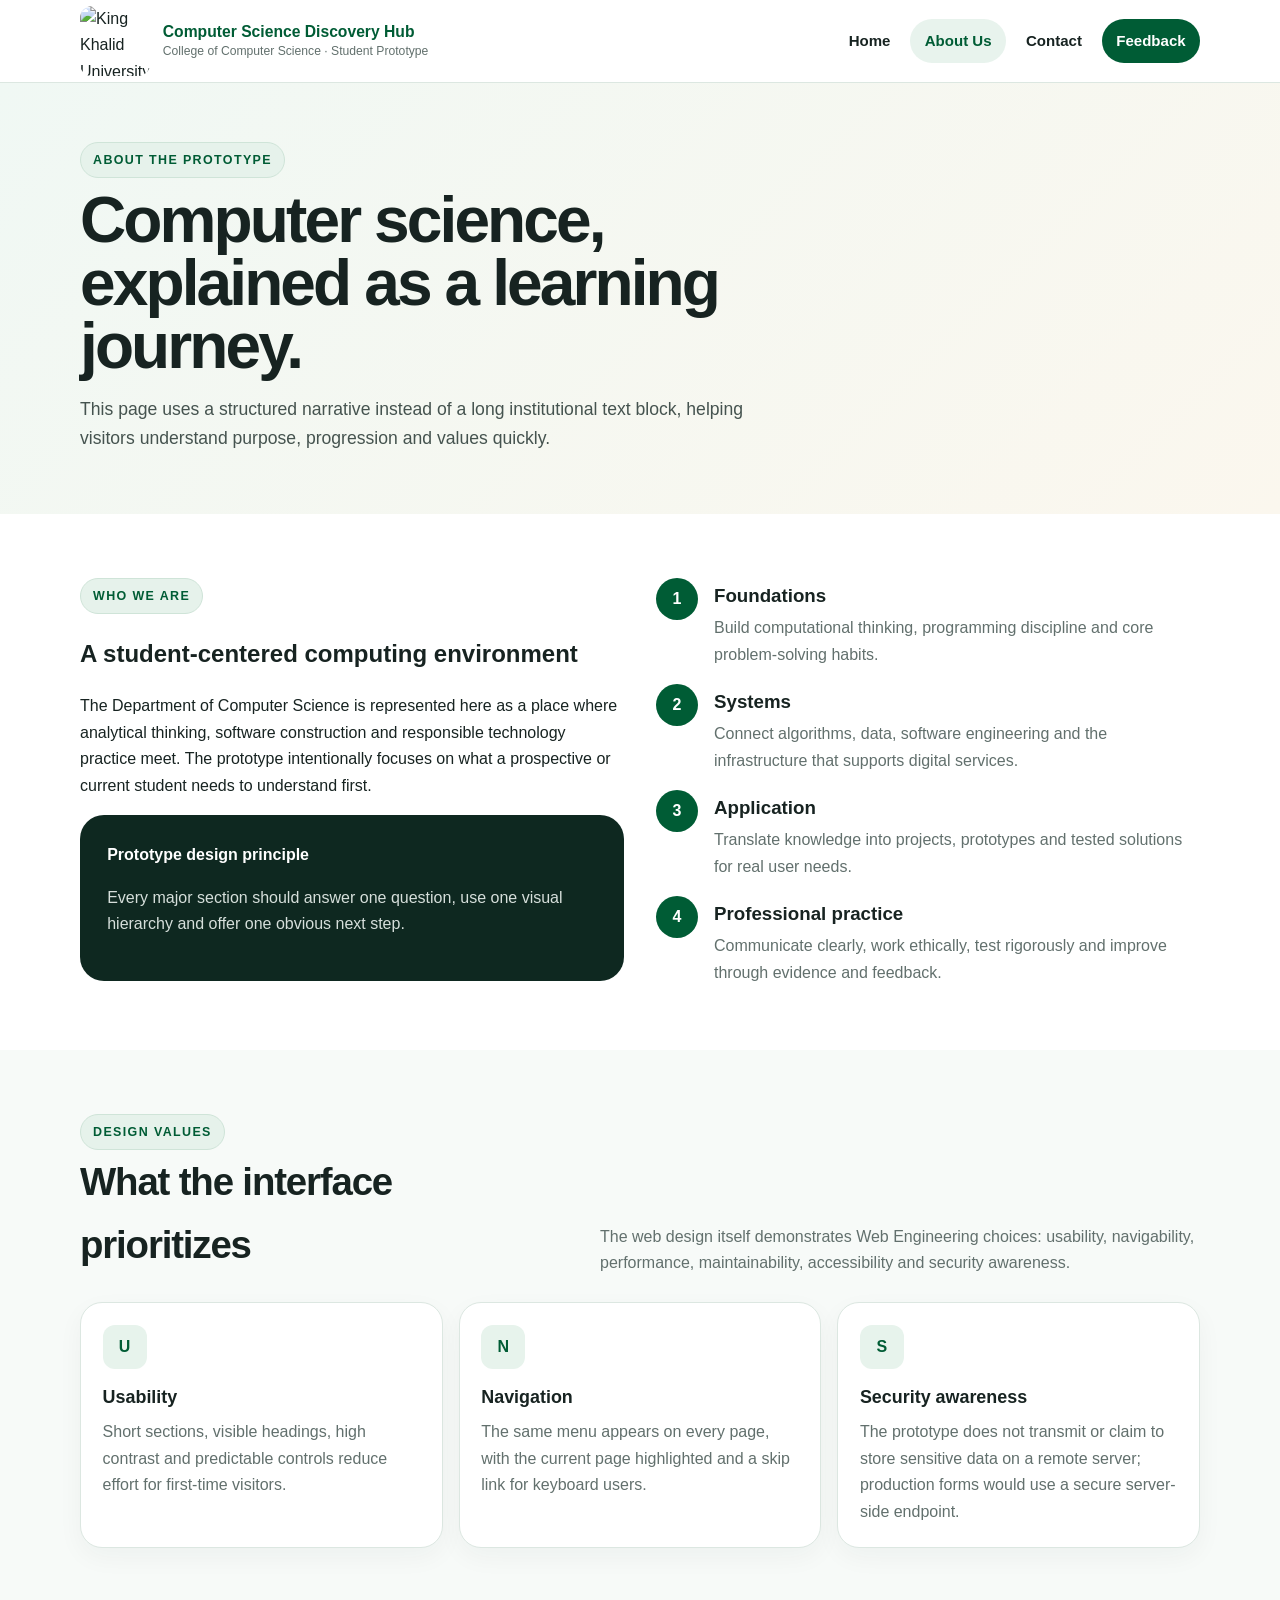
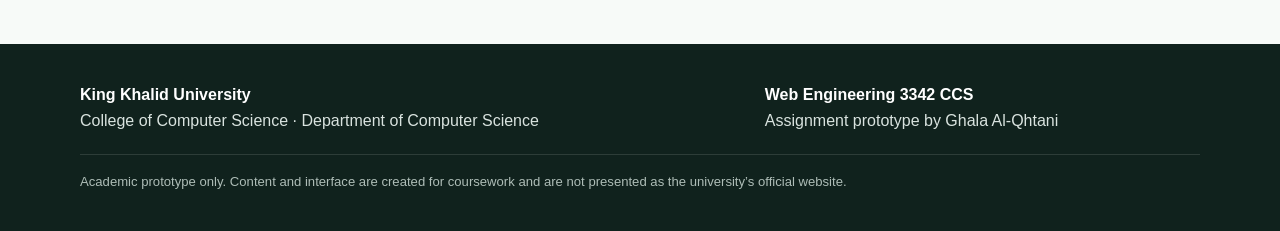
==== about.html @ a31c1461 "Add files via upload" ====
<!doctype html>
<html lang="en"><head><meta charset="utf-8"><meta name="viewport" content="width=device-width,initial-scale=1"><meta name="description" content="About the Computer Science Discovery Hub prototype."><title>About Us | KKU Computer Science Discovery Hub</title><link rel="stylesheet" href="styles.css"></head>
<body><a class="skip-link" href="#main">Skip to main content</a>
<header class="site-header"><div class="container nav-wrap"><a class="brand" href="index.html"><img src="assets/kku-logo.png" alt="King Khalid University logo"><span class="brand-text"><strong>Computer Science Discovery Hub</strong><span>College of Computer Science · Student Prototype</span></span></a><nav aria-label="Main navigation"><ul class="menu"><li><a data-nav href="index.html">Home</a></li><li><a data-nav href="about.html">About Us</a></li><li><a data-nav href="contact.html">Contact</a></li><li><a data-nav class="feedback-link" href="feedback.html">Feedback</a></li></ul></nav></div></header>
<main id="main">
<section class="page-hero"><div class="container"><span class="eyebrow">About the prototype</span><h1>Computer science, explained as a learning journey.</h1><p class="lead">This page uses a structured narrative instead of a long institutional text block, helping visitors understand purpose, progression and values quickly.</p></div></section>
<section class="section white"><div class="container two-col"><div><span class="eyebrow">Who we are</span><h2>A student-centered computing environment</h2><p>The Department of Computer Science is represented here as a place where analytical thinking, software construction and responsible technology practice meet. The prototype intentionally focuses on what a prospective or current student needs to understand first.</p><div class="callout"><strong>Prototype design principle</strong><p>Every major section should answer one question, use one visual hierarchy and offer one obvious next step.</p></div></div><div class="timeline"><div class="timeline-item"><div class="timeline-dot">1</div><div><h3>Foundations</h3><p>Build computational thinking, programming discipline and core problem-solving habits.</p></div></div><div class="timeline-item"><div class="timeline-dot">2</div><div><h3>Systems</h3><p>Connect algorithms, data, software engineering and the infrastructure that supports digital services.</p></div></div><div class="timeline-item"><div class="timeline-dot">3</div><div><h3>Application</h3><p>Translate knowledge into projects, prototypes and tested solutions for real user needs.</p></div></div><div class="timeline-item"><div class="timeline-dot">4</div><div><h3>Professional practice</h3><p>Communicate clearly, work ethically, test rigorously and improve through evidence and feedback.</p></div></div></div></div></section>
<section class="section"><div class="container"><div class="section-head"><div><span class="eyebrow">Design values</span><h2>What the interface prioritizes</h2></div><p>The web design itself demonstrates Web Engineering choices: usability, navigability, performance, maintainability, accessibility and security awareness.</p></div><div class="cards"><article class="card"><div class="card-icon">U</div><h3>Usability</h3><p>Short sections, visible headings, high contrast and predictable controls reduce effort for first-time visitors.</p></article><article class="card"><div class="card-icon">N</div><h3>Navigation</h3><p>The same menu appears on every page, with the current page highlighted and a skip link for keyboard users.</p></article><article class="card"><div class="card-icon">S</div><h3>Security awareness</h3><p>The prototype does not transmit or claim to store sensitive data on a remote server; production forms would use a secure server-side endpoint.</p></article></div></div></section>
</main><footer class="site-footer"><div class="container footer-grid"><div><strong>King Khalid University</strong><br>College of Computer Science · Department of Computer Science</div><div><strong>Web Engineering 3342 CCS</strong><br>Assignment prototype by Ghala Al-Qhtani</div></div><div class="container footer-note">Academic prototype only. Content and interface are created for coursework and are not presented as the university’s official website.</div></footer><script src="script.js"></script></body></html>
---- styles.css ----
:root{
  --green:#005c35;
  --green-2:#0c7a4c;
  --ink:#172321;
  --muted:#62706d;
  --paper:#f7faf8;
  --white:#ffffff;
  --sand:#d8b66a;
  --line:#dce7e1;
  --shadow:0 18px 45px rgba(16,56,42,.10);
  --radius:22px;
}
*{box-sizing:border-box}
html{scroll-behavior:smooth}
body{margin:0;font-family:Arial,Helvetica,sans-serif;color:var(--ink);background:var(--paper);line-height:1.65}
a{color:inherit}
img{max-width:100%;height:auto}
.skip-link{position:absolute;left:-9999px;top:0;background:var(--ink);color:#fff;padding:.75rem 1rem;z-index:999}
.skip-link:focus{left:1rem;top:1rem;border-radius:8px}
.container{width:min(1120px,calc(100% - 2rem));margin-inline:auto}
.site-header{position:sticky;top:0;z-index:20;background:rgba(255,255,255,.95);backdrop-filter:blur(12px);border-bottom:1px solid var(--line)}
.nav-wrap{display:flex;align-items:center;justify-content:space-between;gap:1.5rem;min-height:82px}
.brand{display:flex;align-items:center;gap:.8rem;text-decoration:none;min-width:0}
.brand img{width:70px;height:70px;object-fit:contain;background:white;border-radius:12px}
.brand-text{display:grid;line-height:1.15}
.brand-text strong{font-size:.98rem;color:var(--green)}
.brand-text span{font-size:.76rem;color:var(--muted);margin-top:.25rem}
.menu{display:flex;gap:.35rem;align-items:center;list-style:none;margin:0;padding:0}
.menu a{display:block;text-decoration:none;padding:.62rem .9rem;border-radius:999px;font-weight:700;font-size:.94rem}
.menu a:hover,.menu a:focus-visible,.menu a[aria-current="page"]{background:#e8f3ed;color:var(--green);outline:none}
.menu .feedback-link{background:var(--green);color:white}
.menu .feedback-link:hover,.menu .feedback-link:focus-visible{background:#004929;color:#fff}
.hero{padding:5.3rem 0 3.8rem;position:relative;overflow:hidden;background:
radial-gradient(circle at 82% 12%,rgba(216,182,106,.22),transparent 28%),
linear-gradient(135deg,#f7faf8 0%,#edf6f1 100%)}
.hero::after{content:"</>";position:absolute;right:5%;bottom:-4rem;font-size:15rem;font-weight:900;color:rgba(0,92,53,.035);letter-spacing:-1.3rem}
.hero-grid{display:grid;grid-template-columns:1.2fr .8fr;gap:3.5rem;align-items:center;position:relative;z-index:1}
.eyebrow{display:inline-flex;align-items:center;gap:.5rem;font-size:.78rem;letter-spacing:.11em;text-transform:uppercase;font-weight:800;color:var(--green);background:#e6f2eb;border:1px solid #cfe4d8;border-radius:999px;padding:.42rem .75rem}
h1{font-size:clamp(2.5rem,6vw,5.25rem);line-height:.98;letter-spacing:-.045em;margin:1.2rem 0 1rem;max-width:780px}
.hero h1 span{color:var(--green)}
.lead{font-size:1.1rem;color:#45534f;max-width:680px}
.cta-row{display:flex;flex-wrap:wrap;gap:.8rem;margin-top:1.6rem}
.btn{display:inline-flex;align-items:center;justify-content:center;text-decoration:none;padding:.82rem 1.1rem;border-radius:12px;font-weight:800;border:1px solid var(--green);transition:.2s ease}
.btn-primary{background:var(--green);color:#fff}
.btn-primary:hover{transform:translateY(-2px);background:#004929}
.btn-secondary{background:white;color:var(--green)}
.btn-secondary:hover{transform:translateY(-2px);background:#f1f8f4}
.hero-panel{background:var(--white);border:1px solid var(--line);box-shadow:var(--shadow);border-radius:28px;padding:1.4rem}
.hero-panel .mini-title{font-weight:800;color:var(--green);margin-bottom:.2rem}
.quick-grid{display:grid;grid-template-columns:1fr 1fr;gap:.8rem;margin-top:1rem}
.quick-card{border-radius:16px;padding:1rem;background:#f8fbf9;border:1px solid var(--line)}
.quick-card strong{display:block;font-size:1.5rem;color:var(--green)}
.section{padding:4rem 0}
.section.white{background:#fff}
.section-head{display:flex;justify-content:space-between;gap:2rem;align-items:end;margin-bottom:1.6rem}
.section-head h2{font-size:clamp(1.8rem,3vw,2.65rem);margin:0;letter-spacing:-.03em}
.section-head p{max-width:600px;margin:0;color:var(--muted)}
.cards{display:grid;grid-template-columns:repeat(3,1fr);gap:1rem}
.card{background:#fff;border:1px solid var(--line);border-radius:var(--radius);padding:1.35rem;box-shadow:0 9px 26px rgba(16,56,42,.045)}
.card-icon{width:44px;height:44px;border-radius:12px;display:grid;place-items:center;background:#e7f3ec;color:var(--green);font-weight:900;margin-bottom:.9rem}
.card h3{margin:.2rem 0 .4rem;font-size:1.12rem}
.card p{margin:0;color:var(--muted)}
.route-strip{display:grid;grid-template-columns:repeat(4,1fr);gap:.8rem}
.route{background:var(--ink);color:#fff;border-radius:18px;padding:1.2rem;min-height:132px;display:flex;flex-direction:column;justify-content:space-between}
.route span{color:#bfc9c5;font-size:.83rem}
.route strong{font-size:1.02rem}
.page-hero{padding:3.7rem 0 2.7rem;background:linear-gradient(135deg,#f0f8f4,#fbf7ee)}
.page-hero h1{font-size:clamp(2.4rem,5vw,4.2rem);margin:.7rem 0}
.two-col{display:grid;grid-template-columns:1fr 1fr;gap:2rem;align-items:start}
.timeline{display:grid;gap:1rem}
.timeline-item{display:grid;grid-template-columns:auto 1fr;gap:1rem}
.timeline-dot{width:42px;height:42px;border-radius:50%;display:grid;place-items:center;background:var(--green);color:#fff;font-weight:900}
.timeline-item h3{margin:.2rem 0 .2rem}
.timeline-item p{margin:0;color:var(--muted)}
.callout{background:#0e2820;color:#fff;border-radius:24px;padding:1.7rem}
.callout p{color:#d6dfdb}
.form-card{background:#fff;border:1px solid var(--line);border-radius:24px;padding:1.5rem;box-shadow:var(--shadow)}
.form-grid{display:grid;grid-template-columns:1fr 1fr;gap:1rem}
label{display:block;font-weight:800;font-size:.88rem;margin-bottom:.35rem}
input,select,textarea{width:100%;padding:.78rem .85rem;border:1px solid #bccbc4;border-radius:10px;font:inherit;background:#fff;color:var(--ink)}
textarea{min-height:130px;resize:vertical}
input:focus,select:focus,textarea:focus{outline:3px solid rgba(12,122,76,.16);border-color:var(--green-2)}
.full{grid-column:1/-1}
.form-status{margin-top:1rem;padding:.8rem 1rem;border-radius:10px;display:none}
.form-status.show{display:block;background:#e6f2eb;color:#06492d;border:1px solid #cbe2d5}
.rating-grid{display:grid;grid-template-columns:1fr auto;gap:.8rem 1rem;align-items:center;margin:1rem 0}
.rating-grid select{min-width:110px}
.notice{font-size:.86rem;color:var(--muted);background:#f4f7f5;border-left:4px solid var(--sand);padding:.8rem 1rem;border-radius:8px}
.site-footer{background:#10221d;color:#d9e3df;padding:2.4rem 0;margin-top:2rem}
.footer-grid{display:grid;grid-template-columns:1.2fr .8fr;gap:2rem}
.site-footer strong{color:#fff}
.site-footer a{color:#d9e3df}
.footer-note{font-size:.82rem;color:#aebdb7;margin-top:1.2rem;border-top:1px solid rgba(255,255,255,.12);padding-top:1rem}
@media(max-width:850px){
 .hero-grid,.two-col,.footer-grid{grid-template-columns:1fr}
 .cards{grid-template-columns:1fr}
 .route-strip{grid-template-columns:1fr 1fr}
 .nav-wrap{align-items:flex-start;flex-direction:column;padding:.7rem 0}
 .menu{width:100%;overflow-x:auto;padding-bottom:.2rem}
 .brand img{width:58px;height:58px}
 .hero{padding-top:3.3rem}
}
@media(max-width:560px){
 .quick-grid,.form-grid,.route-strip{grid-template-columns:1fr}
 .full{grid-column:auto}
 .menu a{font-size:.88rem;padding:.55rem .72rem}
 .section{padding:3rem 0}
}
@media(prefers-reduced-motion:reduce){*{scroll-behavior:auto!important;transition:none!important}}
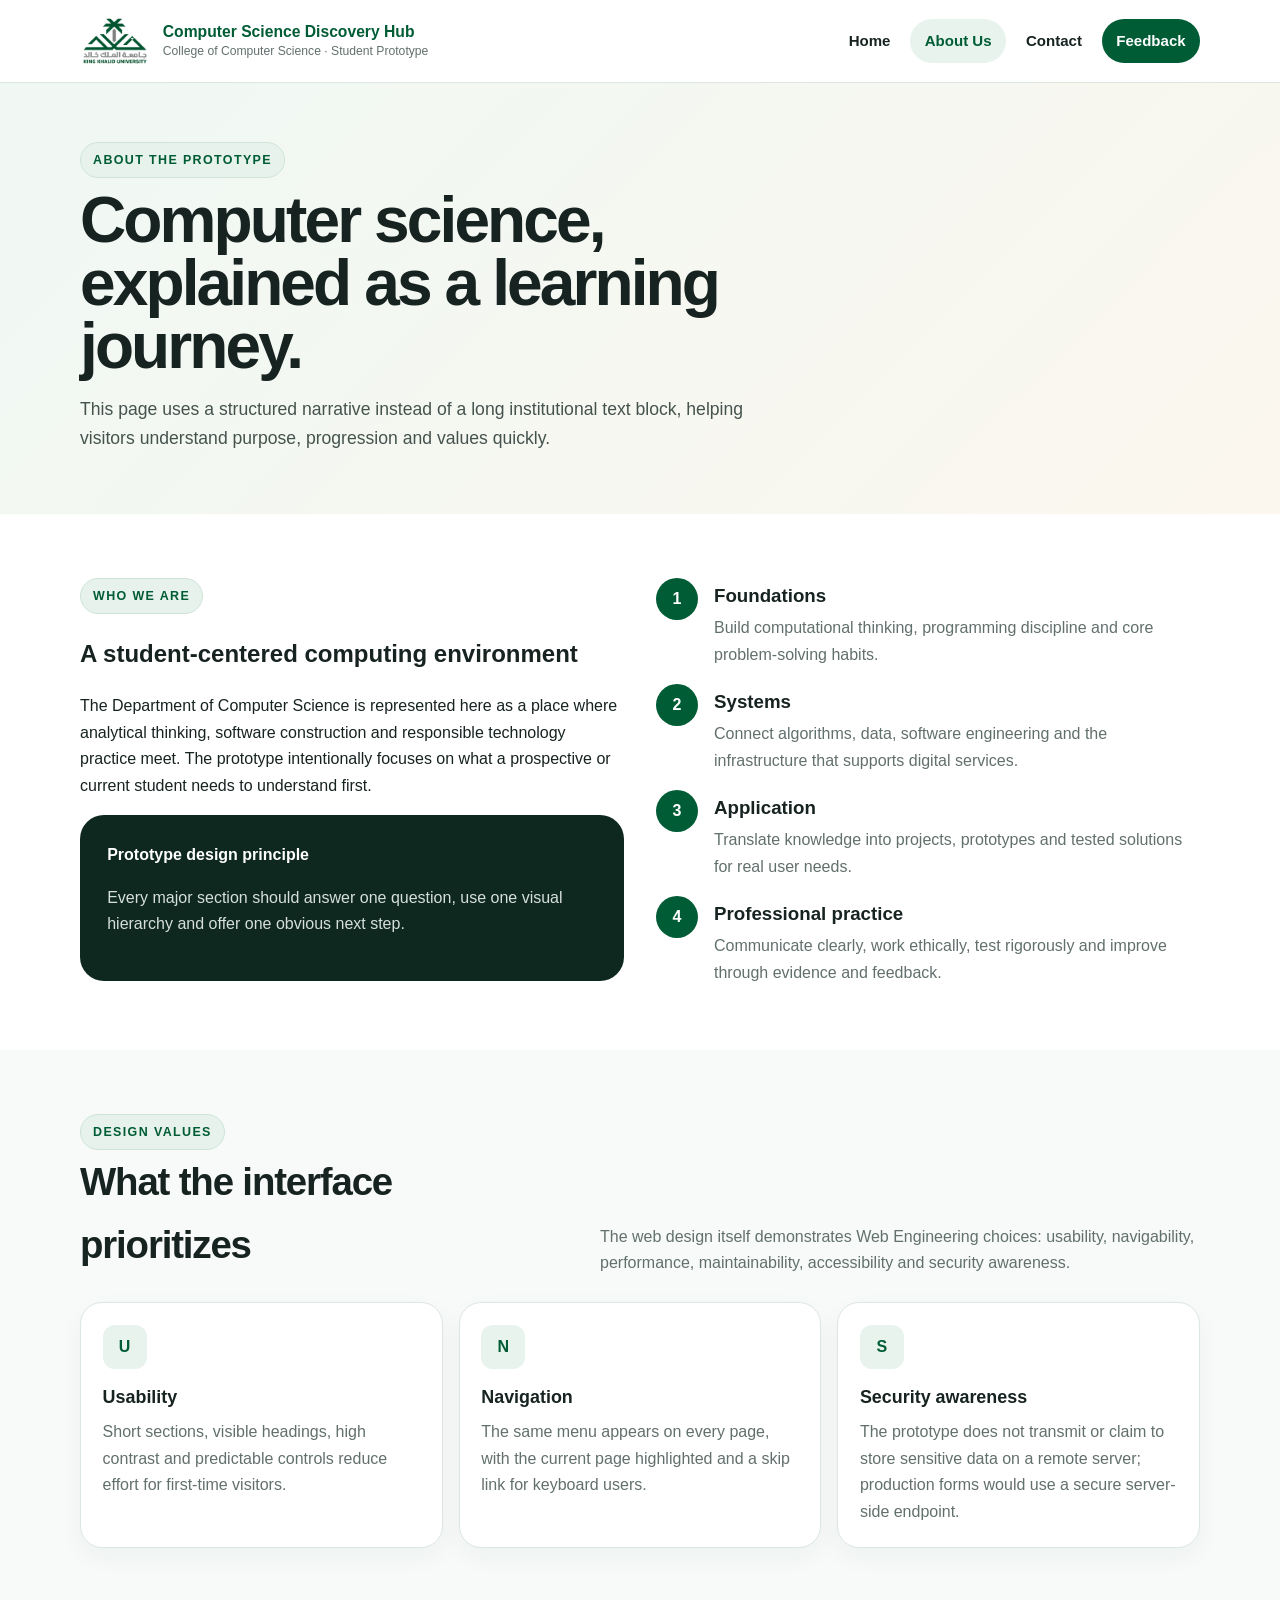
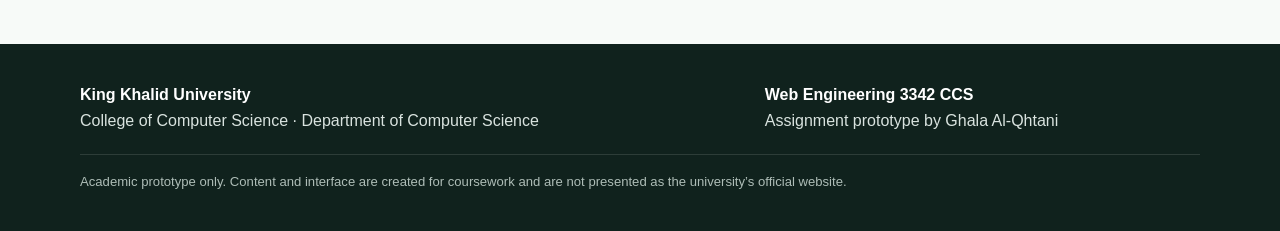
==== commit 717d7141: "Fix header duplication in about.html" ====
--- a/about.html
+++ b/about.html
@@ -1,7 +1,7 @@
 <!doctype html>
 <html lang="en"><head><meta charset="utf-8"><meta name="viewport" content="width=device-width,initial-scale=1"><meta name="description" content="About the Computer Science Discovery Hub prototype."><title>About Us | KKU Computer Science Discovery Hub</title><link rel="stylesheet" href="styles.css"></head>
 <body><a class="skip-link" href="#main">Skip to main content</a>
-<header class="site-header"><div class="container nav-wrap"><a class="brand" href="index.html"><img src="assets/kku-logo.png" alt="King Khalid University logo"><span class="brand-text"><strong>Computer Science Discovery Hub</strong><span>College of Computer Science · Student Prototype</span></span></a><nav aria-label="Main navigation"><ul class="menu"><li><a data-nav href="index.html">Home</a></li><li><a data-nav href="about.html">About Us</a></li><li><a data-nav href="contact.html">Contact</a></li><li><a data-nav class="feedback-link" href="feedback.html">Feedback</a></li></ul></nav></div></header>
+<header class="site-header"><div class="container nav-wrap"><a class="brand" href="index.html"><img src="kku-logo.png" alt="King Khalid University logo"><span class="brand-text"><strong>Computer Science Discovery Hub</strong><span>College of Computer Science · Student Prototype</span></span></a><nav aria-label="Main navigation"><ul class="menu"><li><a data-nav href="index.html">Home</a></li><li><a data-nav href="about.html">About Us</a></li><li><a data-nav href="contact.html">Contact</a></li><li><a data-nav class="feedback-link" href="feedback.html">Feedback</a></li></ul></nav></div></header>
 <main id="main">
 <section class="page-hero"><div class="container"><span class="eyebrow">About the prototype</span><h1>Computer science, explained as a learning journey.</h1><p class="lead">This page uses a structured narrative instead of a long institutional text block, helping visitors understand purpose, progression and values quickly.</p></div></section>
 <section class="section white"><div class="container two-col"><div><span class="eyebrow">Who we are</span><h2>A student-centered computing environment</h2><p>The Department of Computer Science is represented here as a place where analytical thinking, software construction and responsible technology practice meet. The prototype intentionally focuses on what a prospective or current student needs to understand first.</p><div class="callout"><strong>Prototype design principle</strong><p>Every major section should answer one question, use one visual hierarchy and offer one obvious next step.</p></div></div><div class="timeline"><div class="timeline-item"><div class="timeline-dot">1</div><div><h3>Foundations</h3><p>Build computational thinking, programming discipline and core problem-solving habits.</p></div></div><div class="timeline-item"><div class="timeline-dot">2</div><div><h3>Systems</h3><p>Connect algorithms, data, software engineering and the infrastructure that supports digital services.</p></div></div><div class="timeline-item"><div class="timeline-dot">3</div><div><h3>Application</h3><p>Translate knowledge into projects, prototypes and tested solutions for real user needs.</p></div></div><div class="timeline-item"><div class="timeline-dot">4</div><div><h3>Professional practice</h3><p>Communicate clearly, work ethically, test rigorously and improve through evidence and feedback.</p></div></div></div></div></section>
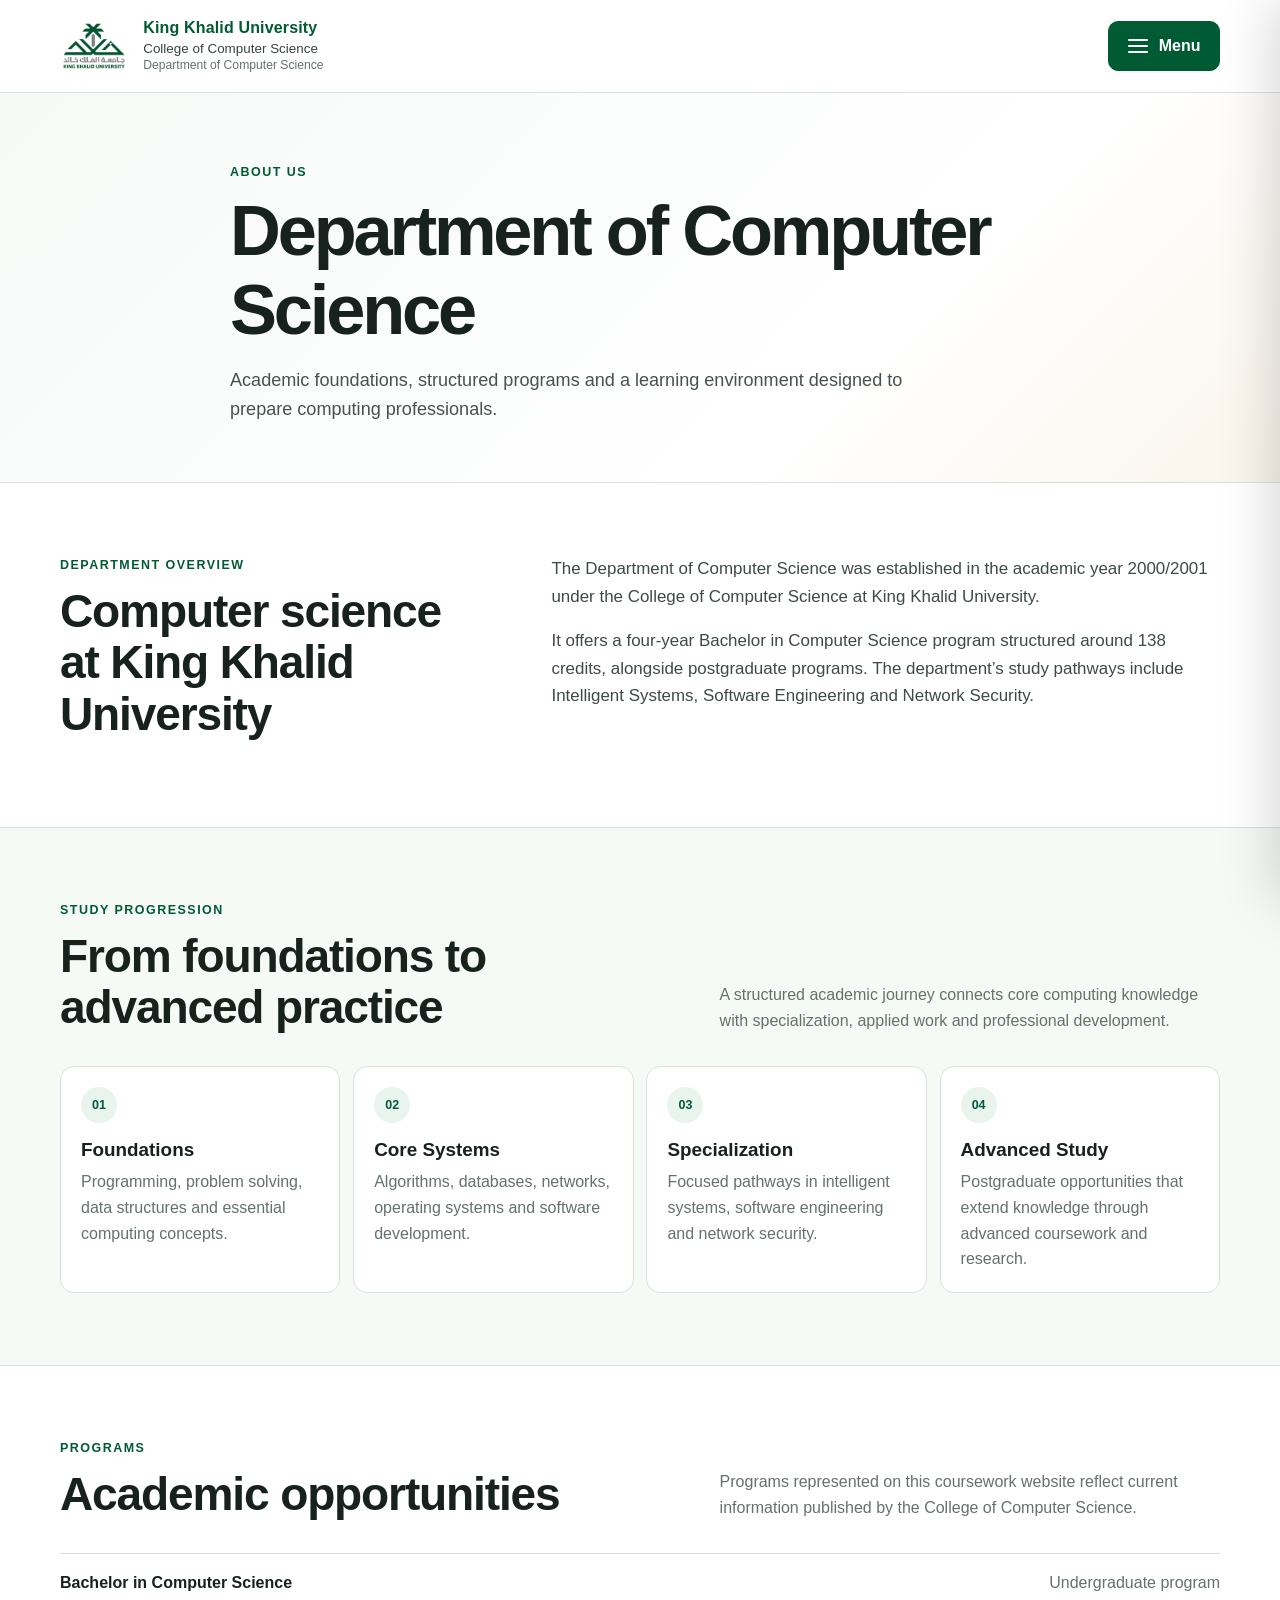
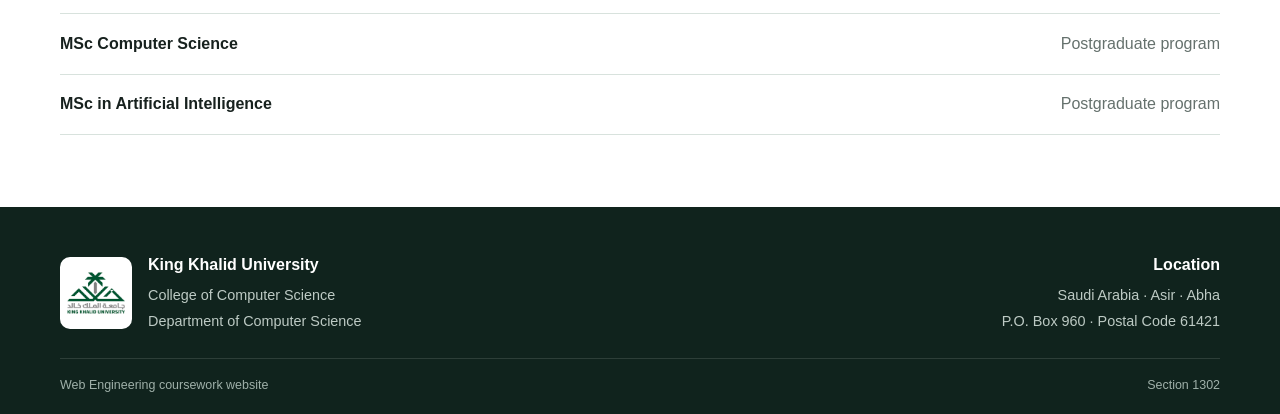
==== commit e82de7bc: "Add files via upload" ====
--- a/about.html
+++ b/about.html
@@ -1,9 +1,80 @@
 <!doctype html>
-<html lang="en"><head><meta charset="utf-8"><meta name="viewport" content="width=device-width,initial-scale=1"><meta name="description" content="About the Computer Science Discovery Hub prototype."><title>About Us | KKU Computer Science Discovery Hub</title><link rel="stylesheet" href="styles.css"></head>
-<body><a class="skip-link" href="#main">Skip to main content</a>
-<header class="site-header"><div class="container nav-wrap"><a class="brand" href="index.html"><img src="kku-logo.png" alt="King Khalid University logo"><span class="brand-text"><strong>Computer Science Discovery Hub</strong><span>College of Computer Science · Student Prototype</span></span></a><nav aria-label="Main navigation"><ul class="menu"><li><a data-nav href="index.html">Home</a></li><li><a data-nav href="about.html">About Us</a></li><li><a data-nav href="contact.html">Contact</a></li><li><a data-nav class="feedback-link" href="feedback.html">Feedback</a></li></ul></nav></div></header>
+<html lang="en">
+<head>
+  <meta charset="utf-8">
+  <meta name="viewport" content="width=device-width, initial-scale=1">
+  <meta name="robots" content="noindex,nofollow">
+  <meta name="description" content="About the Department of Computer Science at King Khalid University.">
+  <title>About Us | Department of Computer Science</title>
+  <link rel="icon" href="kku-logo.png" type="image/png">
+  <link rel="stylesheet" href="styles.css">
+</head>
+<body>
+<a class="skip-link" href="#main">Skip to main content</a>
+<header class="site-header">
+  <div class="container header-row">
+    <a class="brand" href="index.html" aria-label="King Khalid University - Department of Computer Science home">
+      <img src="kku-logo.png" alt="King Khalid University logo">
+      <span class="brand-copy"><strong>King Khalid University</strong><span>College of Computer Science</span><small>Department of Computer Science</small></span>
+    </a>
+    <button class="menu-button" type="button" aria-expanded="false" aria-controls="site-menu"><span class="menu-icon" aria-hidden="true"><i></i><i></i><i></i></span><span>Menu</span></button>
+  </div>
+</header>
+<div class="menu-overlay" data-menu-overlay hidden></div>
+<nav class="menu-panel" id="site-menu" aria-label="Main navigation" aria-hidden="true">
+  <div class="menu-panel-head"><span>Navigation</span><button class="menu-close" type="button" aria-label="Close menu">×</button></div>
+  <ul class="menu-list"><li><a data-nav href="index.html"><span>01</span>Home</a></li><li><a data-nav href="about.html"><span>02</span>About Us</a></li><li><a data-nav href="contact.html"><span>03</span>Contact</a></li><li><a data-nav href="feedback.html"><span>04</span>Feedback</a></li></ul>
+  <div class="menu-panel-foot">College of Computer Science</div>
+</nav>
 <main id="main">
-<section class="page-hero"><div class="container"><span class="eyebrow">About the prototype</span><h1>Computer science, explained as a learning journey.</h1><p class="lead">This page uses a structured narrative instead of a long institutional text block, helping visitors understand purpose, progression and values quickly.</p></div></section>
-<section class="section white"><div class="container two-col"><div><span class="eyebrow">Who we are</span><h2>A student-centered computing environment</h2><p>The Department of Computer Science is represented here as a place where analytical thinking, software construction and responsible technology practice meet. The prototype intentionally focuses on what a prospective or current student needs to understand first.</p><div class="callout"><strong>Prototype design principle</strong><p>Every major section should answer one question, use one visual hierarchy and offer one obvious next step.</p></div></div><div class="timeline"><div class="timeline-item"><div class="timeline-dot">1</div><div><h3>Foundations</h3><p>Build computational thinking, programming discipline and core problem-solving habits.</p></div></div><div class="timeline-item"><div class="timeline-dot">2</div><div><h3>Systems</h3><p>Connect algorithms, data, software engineering and the infrastructure that supports digital services.</p></div></div><div class="timeline-item"><div class="timeline-dot">3</div><div><h3>Application</h3><p>Translate knowledge into projects, prototypes and tested solutions for real user needs.</p></div></div><div class="timeline-item"><div class="timeline-dot">4</div><div><h3>Professional practice</h3><p>Communicate clearly, work ethically, test rigorously and improve through evidence and feedback.</p></div></div></div></div></section>
-<section class="section"><div class="container"><div class="section-head"><div><span class="eyebrow">Design values</span><h2>What the interface prioritizes</h2></div><p>The web design itself demonstrates Web Engineering choices: usability, navigability, performance, maintainability, accessibility and security awareness.</p></div><div class="cards"><article class="card"><div class="card-icon">U</div><h3>Usability</h3><p>Short sections, visible headings, high contrast and predictable controls reduce effort for first-time visitors.</p></article><article class="card"><div class="card-icon">N</div><h3>Navigation</h3><p>The same menu appears on every page, with the current page highlighted and a skip link for keyboard users.</p></article><article class="card"><div class="card-icon">S</div><h3>Security awareness</h3><p>The prototype does not transmit or claim to store sensitive data on a remote server; production forms would use a secure server-side endpoint.</p></article></div></div></section>
-</main><footer class="site-footer"><div class="container footer-grid"><div><strong>King Khalid University</strong><br>College of Computer Science · Department of Computer Science</div><div><strong>Web Engineering 3342 CCS</strong><br>Assignment prototype by Ghala Al-Qhtani</div></div><div class="container footer-note">Academic prototype only. Content and interface are created for coursework and are not presented as the university’s official website.</div></footer><script src="script.js"></script></body></html>
+  <section class="page-hero">
+    <div class="container narrow">
+      <p class="kicker">About Us</p>
+      <h1>Department of Computer Science</h1>
+      <p class="lead">Academic foundations, structured programs and a learning environment designed to prepare computing professionals.</p>
+    </div>
+  </section>
+
+  <section class="section white">
+    <div class="container two-column">
+      <div>
+        <p class="kicker">Department overview</p>
+        <h2>Computer science at King Khalid University</h2>
+      </div>
+      <div class="prose">
+        <p>The Department of Computer Science was established in the academic year 2000/2001 under the College of Computer Science at King Khalid University.</p>
+        <p>It offers a four-year Bachelor in Computer Science program structured around 138 credits, alongside postgraduate programs. The department’s study pathways include Intelligent Systems, Software Engineering and Network Security.</p>
+      </div>
+    </div>
+  </section>
+
+  <section class="section soft">
+    <div class="container">
+      <div class="section-title-row"><div><p class="kicker">Study progression</p><h2>From foundations to advanced practice</h2></div><p>A structured academic journey connects core computing knowledge with specialization, applied work and professional development.</p></div>
+      <div class="journey-grid">
+        <article><span>01</span><h3>Foundations</h3><p>Programming, problem solving, data structures and essential computing concepts.</p></article>
+        <article><span>02</span><h3>Core Systems</h3><p>Algorithms, databases, networks, operating systems and software development.</p></article>
+        <article><span>03</span><h3>Specialization</h3><p>Focused pathways in intelligent systems, software engineering and network security.</p></article>
+        <article><span>04</span><h3>Advanced Study</h3><p>Postgraduate opportunities that extend knowledge through advanced coursework and research.</p></article>
+      </div>
+    </div>
+  </section>
+
+  <section class="section white">
+    <div class="container">
+      <div class="section-title-row"><div><p class="kicker">Programs</p><h2>Academic opportunities</h2></div><p>Programs represented on this coursework website reflect current information published by the College of Computer Science.</p></div>
+      <div class="simple-list">
+        <div><strong>Bachelor in Computer Science</strong><span>Undergraduate program</span></div>
+        <div><strong>MSc Computer Science</strong><span>Postgraduate program</span></div>
+        <div><strong>MSc in Artificial Intelligence</strong><span>Postgraduate program</span></div>
+      </div>
+    </div>
+  </section>
+</main>
+<footer class="site-footer">
+  <div class="container footer-grid"><div><img src="kku-logo.png" alt="" class="footer-logo"><div><strong>King Khalid University</strong><span>College of Computer Science<br>Department of Computer Science</span></div></div><div class="footer-address"><strong>Location</strong><span>Saudi Arabia · Asir · Abha<br>P.O. Box 960 · Postal Code 61421</span></div></div>
+  <div class="container footer-bottom"><span>Web Engineering coursework website</span><span>Section 1302</span></div>
+</footer>
+<script src="script.js"></script>
+</body>
+</html>
--- a/styles.css
+++ b/styles.css
@@ -1,109 +1,166 @@
 :root{
-  --green:#005c35;
-  --green-2:#0c7a4c;
-  --ink:#172321;
-  --muted:#62706d;
-  --paper:#f7faf8;
+  --green:#005b35;
+  --green-dark:#003d25;
+  --green-soft:#eaf4ef;
+  --green-pale:#f5faf7;
+  --ink:#17211e;
+  --muted:#65716d;
+  --line:#d8e2dd;
   --white:#ffffff;
-  --sand:#d8b66a;
-  --line:#dce7e1;
-  --shadow:0 18px 45px rgba(16,56,42,.10);
-  --radius:22px;
+  --gold:#b9974e;
+  --shadow:0 18px 55px rgba(14,52,39,.10);
+  --radius:18px;
 }
 *{box-sizing:border-box}
 html{scroll-behavior:smooth}
-body{margin:0;font-family:Arial,Helvetica,sans-serif;color:var(--ink);background:var(--paper);line-height:1.65}
+body{margin:0;font-family:Arial,Helvetica,sans-serif;color:var(--ink);background:#f8faf9;line-height:1.62}
+body.menu-open{overflow:hidden}
 a{color:inherit}
 img{max-width:100%;height:auto}
-.skip-link{position:absolute;left:-9999px;top:0;background:var(--ink);color:#fff;padding:.75rem 1rem;z-index:999}
-.skip-link:focus{left:1rem;top:1rem;border-radius:8px}
-.container{width:min(1120px,calc(100% - 2rem));margin-inline:auto}
-.site-header{position:sticky;top:0;z-index:20;background:rgba(255,255,255,.95);backdrop-filter:blur(12px);border-bottom:1px solid var(--line)}
-.nav-wrap{display:flex;align-items:center;justify-content:space-between;gap:1.5rem;min-height:82px}
-.brand{display:flex;align-items:center;gap:.8rem;text-decoration:none;min-width:0}
-.brand img{width:70px;height:70px;object-fit:contain;background:white;border-radius:12px}
-.brand-text{display:grid;line-height:1.15}
-.brand-text strong{font-size:.98rem;color:var(--green)}
-.brand-text span{font-size:.76rem;color:var(--muted);margin-top:.25rem}
-.menu{display:flex;gap:.35rem;align-items:center;list-style:none;margin:0;padding:0}
-.menu a{display:block;text-decoration:none;padding:.62rem .9rem;border-radius:999px;font-weight:700;font-size:.94rem}
-.menu a:hover,.menu a:focus-visible,.menu a[aria-current="page"]{background:#e8f3ed;color:var(--green);outline:none}
-.menu .feedback-link{background:var(--green);color:white}
-.menu .feedback-link:hover,.menu .feedback-link:focus-visible{background:#004929;color:#fff}
-.hero{padding:5.3rem 0 3.8rem;position:relative;overflow:hidden;background:
-radial-gradient(circle at 82% 12%,rgba(216,182,106,.22),transparent 28%),
-linear-gradient(135deg,#f7faf8 0%,#edf6f1 100%)}
-.hero::after{content:"</>";position:absolute;right:5%;bottom:-4rem;font-size:15rem;font-weight:900;color:rgba(0,92,53,.035);letter-spacing:-1.3rem}
-.hero-grid{display:grid;grid-template-columns:1.2fr .8fr;gap:3.5rem;align-items:center;position:relative;z-index:1}
-.eyebrow{display:inline-flex;align-items:center;gap:.5rem;font-size:.78rem;letter-spacing:.11em;text-transform:uppercase;font-weight:800;color:var(--green);background:#e6f2eb;border:1px solid #cfe4d8;border-radius:999px;padding:.42rem .75rem}
-h1{font-size:clamp(2.5rem,6vw,5.25rem);line-height:.98;letter-spacing:-.045em;margin:1.2rem 0 1rem;max-width:780px}
-.hero h1 span{color:var(--green)}
-.lead{font-size:1.1rem;color:#45534f;max-width:680px}
-.cta-row{display:flex;flex-wrap:wrap;gap:.8rem;margin-top:1.6rem}
-.btn{display:inline-flex;align-items:center;justify-content:center;text-decoration:none;padding:.82rem 1.1rem;border-radius:12px;font-weight:800;border:1px solid var(--green);transition:.2s ease}
+button,input,select,textarea{font:inherit}
+button{cursor:pointer}
+.container{width:min(1160px,calc(100% - 2rem));margin-inline:auto}
+.narrow{width:min(820px,100%)}
+.skip-link{position:fixed;left:-999px;top:1rem;z-index:1000;background:#111;color:#fff;padding:.7rem 1rem;border-radius:8px}
+.skip-link:focus{left:1rem}
+.site-header{position:sticky;top:0;z-index:80;background:rgba(255,255,255,.97);border-bottom:1px solid var(--line);backdrop-filter:blur(12px)}
+.header-row{height:92px;display:flex;align-items:center;justify-content:space-between;gap:1.2rem}
+.brand{display:flex;align-items:center;gap:.95rem;text-decoration:none;min-width:0}
+.brand img{width:68px;height:68px;object-fit:contain;flex:none}
+.brand-copy{display:grid;line-height:1.16;min-width:0}
+.brand-copy strong{font-size:1rem;color:var(--green);letter-spacing:.01em}
+.brand-copy span{font-size:.84rem;color:#38443f;margin-top:.17rem}
+.brand-copy small{font-size:.76rem;color:var(--muted);margin-top:.14rem}
+.menu-button{border:1px solid var(--green);background:var(--green);color:#fff;border-radius:10px;padding:.72rem .95rem;display:flex;align-items:center;gap:.7rem;font-weight:700;min-width:106px;justify-content:center;flex:0 0 auto;width:112px}
+.menu-button:hover,.menu-button:focus-visible{background:var(--green-dark);outline:3px solid rgba(0,91,53,.15);outline-offset:2px}
+.menu-icon{width:20px;display:grid;gap:4px}
+.menu-icon i{height:2px;background:currentColor;border-radius:2px;display:block}
+.menu-overlay{position:fixed;inset:0;background:rgba(7,23,17,.52);z-index:89}
+.menu-panel{position:fixed;right:0;top:0;z-index:90;width:min(390px,92vw);height:100dvh;background:#fff;box-shadow:-24px 0 55px rgba(0,0,0,.18);transform:translateX(105%);transition:transform .24s ease;display:flex;flex-direction:column;padding:1.2rem}
+.menu-panel.open{transform:translateX(0)}
+.menu-panel-head{display:flex;align-items:center;justify-content:space-between;padding:.3rem .2rem 1rem;border-bottom:1px solid var(--line);font-weight:800;color:var(--green)}
+.menu-close{width:42px;height:42px;border:1px solid var(--line);border-radius:50%;background:#fff;font-size:1.65rem;line-height:1;color:var(--ink)}
+.menu-close:hover,.menu-close:focus-visible{background:var(--green-soft);outline:2px solid rgba(0,91,53,.18)}
+.menu-list{list-style:none;margin:1.2rem 0;padding:0;display:grid;gap:.35rem}
+.menu-list a{display:flex;align-items:center;gap:1rem;text-decoration:none;padding:1rem .8rem;border-radius:12px;font-size:1.08rem;font-weight:700}
+.menu-list a span{font-size:.72rem;color:#93a19b;width:28px}
+.menu-list a:hover,.menu-list a:focus-visible,.menu-list a[aria-current="page"]{background:var(--green-soft);color:var(--green);outline:none}
+.menu-panel-foot{margin-top:auto;border-top:1px solid var(--line);padding:1rem .2rem .2rem;color:var(--muted);font-size:.86rem}
+.hero{background:linear-gradient(135deg,#f4f9f6 0%,#fff 56%,#f7f2e8 100%);border-bottom:1px solid var(--line)}
+.formal-hero{padding:5.5rem 0 4.8rem;position:relative;overflow:hidden}
+.formal-hero:after{content:"";position:absolute;width:420px;height:420px;border:90px solid rgba(0,91,53,.035);border-radius:50%;right:-160px;top:-140px}
+.hero-grid{display:grid;grid-template-columns:1.25fr .75fr;gap:4rem;align-items:center;position:relative;z-index:1}
+.kicker{margin:0 0 .65rem;color:var(--green);font-size:.78rem;font-weight:800;letter-spacing:.12em;text-transform:uppercase}
+h1,h2,h3{line-height:1.12;margin-top:0}
+h1{font-size:clamp(2.9rem,6.6vw,5.9rem);letter-spacing:-.045em;margin-bottom:1.15rem}
+h1 span{color:var(--green)}
+h2{font-size:clamp(1.8rem,3.6vw,3rem);letter-spacing:-.025em;margin-bottom:.9rem}
+h3{font-size:1.18rem;margin-bottom:.55rem}
+.lead{font-size:1.13rem;color:#46524e;max-width:720px;margin:0}
+.hero-actions{display:flex;flex-wrap:wrap;gap:.8rem;margin-top:1.7rem}
+.btn{display:inline-flex;align-items:center;justify-content:center;border-radius:10px;padding:.78rem 1.08rem;text-decoration:none;font-weight:800;border:1px solid var(--green);transition:.18s ease}
 .btn-primary{background:var(--green);color:#fff}
-.btn-primary:hover{transform:translateY(-2px);background:#004929}
-.btn-secondary{background:white;color:var(--green)}
-.btn-secondary:hover{transform:translateY(-2px);background:#f1f8f4}
-.hero-panel{background:var(--white);border:1px solid var(--line);box-shadow:var(--shadow);border-radius:28px;padding:1.4rem}
-.hero-panel .mini-title{font-weight:800;color:var(--green);margin-bottom:.2rem}
-.quick-grid{display:grid;grid-template-columns:1fr 1fr;gap:.8rem;margin-top:1rem}
-.quick-card{border-radius:16px;padding:1rem;background:#f8fbf9;border:1px solid var(--line)}
-.quick-card strong{display:block;font-size:1.5rem;color:var(--green)}
-.section{padding:4rem 0}
-.section.white{background:#fff}
-.section-head{display:flex;justify-content:space-between;gap:2rem;align-items:end;margin-bottom:1.6rem}
-.section-head h2{font-size:clamp(1.8rem,3vw,2.65rem);margin:0;letter-spacing:-.03em}
-.section-head p{max-width:600px;margin:0;color:var(--muted)}
-.cards{display:grid;grid-template-columns:repeat(3,1fr);gap:1rem}
-.card{background:#fff;border:1px solid var(--line);border-radius:var(--radius);padding:1.35rem;box-shadow:0 9px 26px rgba(16,56,42,.045)}
-.card-icon{width:44px;height:44px;border-radius:12px;display:grid;place-items:center;background:#e7f3ec;color:var(--green);font-weight:900;margin-bottom:.9rem}
-.card h3{margin:.2rem 0 .4rem;font-size:1.12rem}
-.card p{margin:0;color:var(--muted)}
-.route-strip{display:grid;grid-template-columns:repeat(4,1fr);gap:.8rem}
-.route{background:var(--ink);color:#fff;border-radius:18px;padding:1.2rem;min-height:132px;display:flex;flex-direction:column;justify-content:space-between}
-.route span{color:#bfc9c5;font-size:.83rem}
-.route strong{font-size:1.02rem}
-.page-hero{padding:3.7rem 0 2.7rem;background:linear-gradient(135deg,#f0f8f4,#fbf7ee)}
-.page-hero h1{font-size:clamp(2.4rem,5vw,4.2rem);margin:.7rem 0}
-.two-col{display:grid;grid-template-columns:1fr 1fr;gap:2rem;align-items:start}
-.timeline{display:grid;gap:1rem}
-.timeline-item{display:grid;grid-template-columns:auto 1fr;gap:1rem}
-.timeline-dot{width:42px;height:42px;border-radius:50%;display:grid;place-items:center;background:var(--green);color:#fff;font-weight:900}
-.timeline-item h3{margin:.2rem 0 .2rem}
-.timeline-item p{margin:0;color:var(--muted)}
-.callout{background:#0e2820;color:#fff;border-radius:24px;padding:1.7rem}
-.callout p{color:#d6dfdb}
-.form-card{background:#fff;border:1px solid var(--line);border-radius:24px;padding:1.5rem;box-shadow:var(--shadow)}
-.form-grid{display:grid;grid-template-columns:1fr 1fr;gap:1rem}
-label{display:block;font-weight:800;font-size:.88rem;margin-bottom:.35rem}
-input,select,textarea{width:100%;padding:.78rem .85rem;border:1px solid #bccbc4;border-radius:10px;font:inherit;background:#fff;color:var(--ink)}
-textarea{min-height:130px;resize:vertical}
-input:focus,select:focus,textarea:focus{outline:3px solid rgba(12,122,76,.16);border-color:var(--green-2)}
-.full{grid-column:1/-1}
-.form-status{margin-top:1rem;padding:.8rem 1rem;border-radius:10px;display:none}
-.form-status.show{display:block;background:#e6f2eb;color:#06492d;border:1px solid #cbe2d5}
-.rating-grid{display:grid;grid-template-columns:1fr auto;gap:.8rem 1rem;align-items:center;margin:1rem 0}
-.rating-grid select{min-width:110px}
-.notice{font-size:.86rem;color:var(--muted);background:#f4f7f5;border-left:4px solid var(--sand);padding:.8rem 1rem;border-radius:8px}
-.site-footer{background:#10221d;color:#d9e3df;padding:2.4rem 0;margin-top:2rem}
-.footer-grid{display:grid;grid-template-columns:1.2fr .8fr;gap:2rem}
-.site-footer strong{color:#fff}
-.site-footer a{color:#d9e3df}
-.footer-note{font-size:.82rem;color:#aebdb7;margin-top:1.2rem;border-top:1px solid rgba(255,255,255,.12);padding-top:1rem}
-@media(max-width:850px){
- .hero-grid,.two-col,.footer-grid{grid-template-columns:1fr}
- .cards{grid-template-columns:1fr}
- .route-strip{grid-template-columns:1fr 1fr}
- .nav-wrap{align-items:flex-start;flex-direction:column;padding:.7rem 0}
- .menu{width:100%;overflow-x:auto;padding-bottom:.2rem}
- .brand img{width:58px;height:58px}
- .hero{padding-top:3.3rem}
+.btn-primary:hover,.btn-primary:focus-visible{background:var(--green-dark);transform:translateY(-1px);outline:3px solid rgba(0,91,53,.12)}
+.btn-outline{background:#fff;color:var(--green)}
+.btn-outline:hover,.btn-outline:focus-visible{background:var(--green-soft);outline:3px solid rgba(0,91,53,.10)}
+.fact-card{background:#fff;border:1px solid var(--line);border-top:4px solid var(--green);border-radius:var(--radius);box-shadow:var(--shadow);padding:1.4rem}
+.fact-label{font-weight:800;color:var(--green);margin:.1rem 0 1rem}
+.fact-row{display:grid;grid-template-columns:120px 1fr;gap:1rem;align-items:center;padding:1rem 0;border-top:1px solid var(--line)}
+.fact-row strong{font-size:1.25rem;color:var(--green)}
+.fact-row span{color:var(--muted);font-size:.92rem}
+.section{padding:4.5rem 0}
+.white{background:#fff}
+.soft{background:var(--green-pale);border-block:1px solid var(--line)}
+.section-title-row{display:grid;grid-template-columns:1.1fr .9fr;gap:3rem;align-items:end;margin-bottom:2rem}
+.section-title-row h2{margin-bottom:0}
+.section-title-row>p{margin:0;color:var(--muted)}
+.program-grid{display:grid;grid-template-columns:repeat(3,1fr);gap:1rem}
+.program-card{background:#fff;border:1px solid var(--line);border-radius:var(--radius);padding:1.5rem;min-height:220px;box-shadow:0 8px 30px rgba(18,58,44,.04)}
+.program-card.featured{background:var(--green);color:#fff;border-color:var(--green)}
+.program-card p{color:var(--muted);margin-bottom:0}
+.program-card.featured p{color:#d9e7e0}
+.program-level{font-size:.74rem;font-weight:800;letter-spacing:.1em;text-transform:uppercase;color:var(--green)}
+.program-card.featured .program-level{color:#cfe5d9}
+.split-info{display:grid;grid-template-columns:.9fr 1.1fr;gap:4rem;align-items:start}
+.body-copy{color:var(--muted);max-width:520px}
+.path-list{display:grid;border-top:1px solid var(--line)}
+.path-list div{display:grid;grid-template-columns:56px 1fr;gap:1rem;padding:1.2rem 0;border-bottom:1px solid var(--line);align-items:center}
+.path-list span{color:var(--green);font-weight:800;font-size:.82rem}
+.path-list strong{font-size:1.1rem}
+.call-to-action{display:flex;justify-content:space-between;gap:2rem;align-items:center;background:#fff}
+.call-to-action p{color:var(--muted);margin-bottom:0;max-width:700px}
+.page-hero{padding:4.3rem 0 3.6rem;background:linear-gradient(135deg,#f5faf7,#fff 68%,#faf5eb);border-bottom:1px solid var(--line)}
+.page-hero h1{font-size:clamp(2.7rem,5.5vw,5rem);margin-bottom:1rem}
+.two-column{display:grid;grid-template-columns:.78fr 1.22fr;gap:4rem;align-items:start}
+.prose{font-size:1.06rem;color:#3e4a46}
+.prose p:first-child{margin-top:0}
+.journey-grid{display:grid;grid-template-columns:repeat(4,1fr);gap:.8rem}
+.journey-grid article{background:#fff;border:1px solid var(--line);border-radius:14px;padding:1.25rem;min-height:205px}
+.journey-grid article>span{display:inline-grid;place-items:center;width:36px;height:36px;border-radius:50%;background:var(--green-soft);color:var(--green);font-weight:900;font-size:.78rem;margin-bottom:1rem}
+.journey-grid p{color:var(--muted);margin:0}
+.simple-list{border-top:1px solid var(--line)}
+.simple-list div{display:flex;justify-content:space-between;gap:2rem;padding:1.05rem 0;border-bottom:1px solid var(--line)}
+.simple-list span{color:var(--muted)}
+.contact-grid{display:grid;grid-template-columns:1fr 1fr;gap:1rem}
+.contact-card{background:#fff;border:1px solid var(--line);border-radius:var(--radius);padding:1.7rem;min-height:310px}
+.primary-contact{border-top:4px solid var(--green)}
+.contact-detail{display:grid;gap:.2rem;border-top:1px solid var(--line);padding:1rem 0}
+.contact-detail span{font-size:.78rem;text-transform:uppercase;letter-spacing:.08em;color:var(--muted);font-weight:800}
+.contact-detail a{color:var(--green);font-weight:800}
+address{font-style:normal;font-size:1.04rem;color:#3f4c47;line-height:1.85}
+.contact-note{display:grid;grid-template-columns:1fr 1.2fr;gap:4rem;align-items:start}
+.contact-note>p{margin:0;color:var(--muted)}
+.feedback-layout{display:grid;grid-template-columns:.72fr 1.28fr;gap:2rem;align-items:start}
+.test-tasks{background:var(--green);color:#fff;border-radius:var(--radius);padding:1.6rem;position:sticky;top:120px}
+.test-tasks .kicker{color:#cfe5d9}
+.test-tasks ol{padding:0;margin:1.2rem 0 0;list-style:none;display:grid;gap:1rem}
+.test-tasks li{display:grid;gap:.25rem;padding-top:1rem;border-top:1px solid rgba(255,255,255,.18)}
+.test-tasks li span{font-size:.9rem;color:#d9e5df}
+.feedback-form{background:#fff;border:1px solid var(--line);border-radius:var(--radius);padding:1.6rem;box-shadow:var(--shadow)}
+.field{display:grid;gap:.4rem;margin-bottom:1rem}
+label{font-size:.9rem;font-weight:800;color:#2e3c37}
+input,select,textarea{width:100%;border:1px solid #b9c8c0;border-radius:9px;padding:.78rem .82rem;background:#fff;color:var(--ink)}
+textarea{min-height:105px;resize:vertical}
+input:focus,select:focus,textarea:focus{outline:3px solid rgba(0,91,53,.12);border-color:var(--green)}
+.rating-table{display:grid;margin:1.2rem 0;border-top:1px solid var(--line)}
+.rating-row{display:grid;grid-template-columns:1fr 140px;gap:1rem;align-items:center;border-bottom:1px solid var(--line);padding:.78rem 0}
+.full-width{width:100%}
+.privacy-note{font-size:.82rem;color:var(--muted);margin:.8rem 0 0}
+.feedback-status{margin-top:1rem;background:var(--green-pale);border:1px solid #cfe0d7;border-radius:12px;padding:1rem}
+.feedback-status p{white-space:pre-line;color:#3f4d47;font-size:.9rem}
+.share-actions{display:flex;gap:.7rem;flex-wrap:wrap;margin-top:.9rem}
+.site-footer{background:#10231d;color:#d9e3de;padding:2.8rem 0 1.2rem}
+.footer-grid{display:grid;grid-template-columns:1.2fr .8fr;gap:2rem;align-items:center}
+.footer-grid>div:first-child{display:flex;align-items:center;gap:1rem}
+.footer-logo{width:72px;height:72px;object-fit:contain;background:#fff;border-radius:10px;padding:4px}
+.footer-grid strong{display:block;color:#fff;margin-bottom:.25rem}
+.footer-grid span{font-size:.9rem;color:#bdcac4}
+.footer-address{justify-self:end;text-align:right}
+.footer-bottom{display:flex;justify-content:space-between;gap:1rem;border-top:1px solid rgba(255,255,255,.12);margin-top:1.5rem;padding-top:1rem;font-size:.78rem;color:#9fb0a9}
+@media(max-width:900px){
+  .hero-grid,.section-title-row,.split-info,.two-column,.contact-note,.feedback-layout{grid-template-columns:1fr;gap:2rem}
+  .program-grid{grid-template-columns:1fr}
+  .journey-grid{grid-template-columns:1fr 1fr}
+  .fact-card{max-width:560px}
+  .test-tasks{position:static}
 }
-@media(max-width:560px){
- .quick-grid,.form-grid,.route-strip{grid-template-columns:1fr}
- .full{grid-column:auto}
- .menu a{font-size:.88rem;padding:.55rem .72rem}
- .section{padding:3rem 0}
+@media(max-width:650px){
+  .header-row{height:82px}
+  .brand img{width:56px;height:56px}
+  .brand-copy span{display:none}
+  .brand-copy strong{font-size:.91rem}
+  .brand-copy small{font-size:.72rem}
+  .menu-button{min-width:auto;padding:.68rem .78rem}
+  .formal-hero{padding:4rem 0 3.5rem}
+  h1{font-size:clamp(2.55rem,12vw,4.1rem)}
+  .section{padding:3.5rem 0}
+  .journey-grid{grid-template-columns:1fr}
+  .call-to-action{align-items:flex-start;flex-direction:column}
+  .contact-grid{grid-template-columns:1fr}
+  .rating-row{grid-template-columns:1fr;gap:.35rem}
+  .simple-list div{flex-direction:column;gap:.2rem}
+  .footer-grid{grid-template-columns:1fr}
+  .footer-address{justify-self:start;text-align:left}
+  .footer-bottom{flex-direction:column;gap:.25rem}
 }
 @media(prefers-reduced-motion:reduce){*{scroll-behavior:auto!important;transition:none!important}}
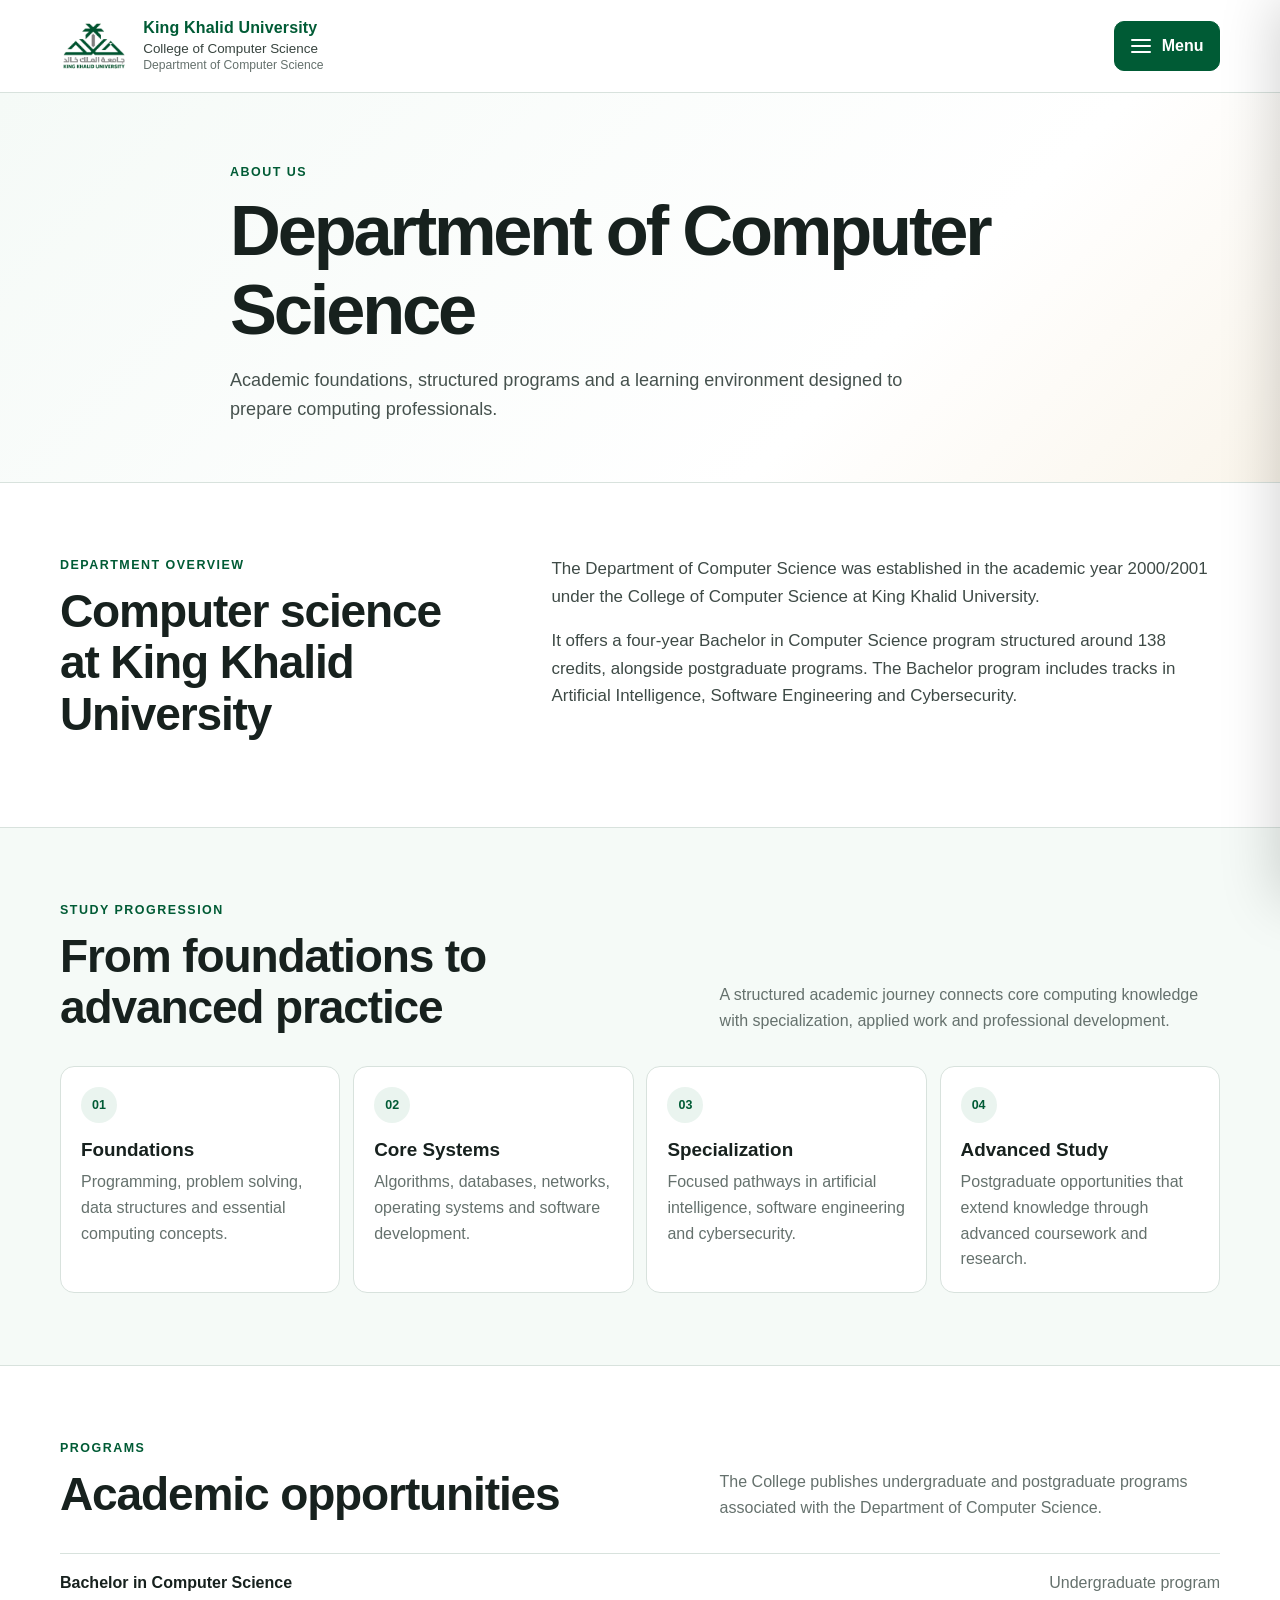
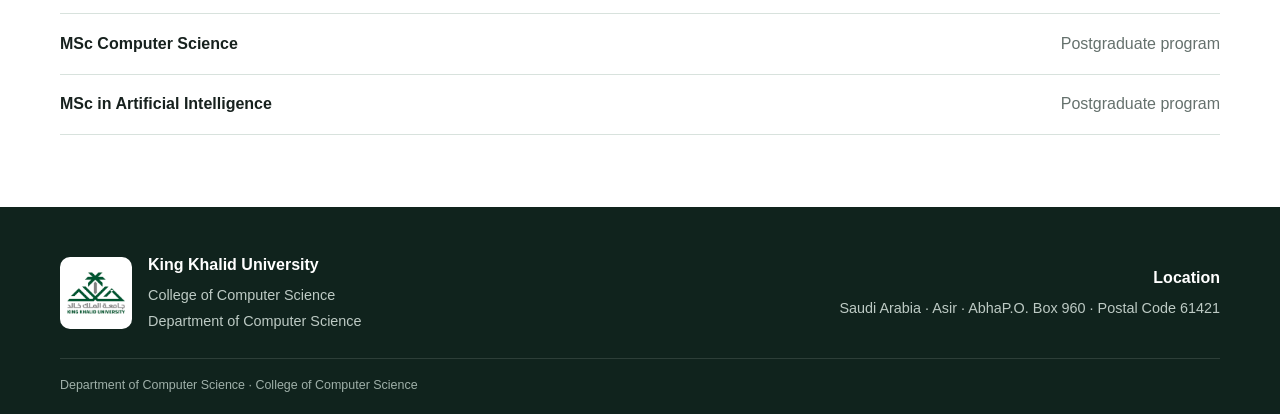
==== commit 1784ebe2: "Add files via upload" ====
--- a/about.html
+++ b/about.html
@@ -10,71 +10,17 @@
   <link rel="stylesheet" href="styles.css">
 </head>
 <body>
-<a class="skip-link" href="#main">Skip to main content</a>
-<header class="site-header">
-  <div class="container header-row">
-    <a class="brand" href="index.html" aria-label="King Khalid University - Department of Computer Science home">
-      <img src="kku-logo.png" alt="King Khalid University logo">
-      <span class="brand-copy"><strong>King Khalid University</strong><span>College of Computer Science</span><small>Department of Computer Science</small></span>
-    </a>
-    <button class="menu-button" type="button" aria-expanded="false" aria-controls="site-menu"><span class="menu-icon" aria-hidden="true"><i></i><i></i><i></i></span><span>Menu</span></button>
-  </div>
-</header>
+<a class="skip-link" href="#main" data-i18n="skip">Skip to main content</a>
+<header class="site-header"><div class="container header-row"><a class="brand" href="index.html"><img src="kku-logo.png" alt="King Khalid University logo"><span class="brand-copy"><strong data-i18n="university">King Khalid University</strong><span data-i18n="college">College of Computer Science</span><small data-i18n="department">Department of Computer Science</small></span></a><button class="menu-button" type="button" aria-expanded="false" aria-controls="site-menu"><span class="menu-icon" aria-hidden="true"><i></i><i></i><i></i></span><span data-i18n="menu">Menu</span></button></div></header>
 <div class="menu-overlay" data-menu-overlay hidden></div>
-<nav class="menu-panel" id="site-menu" aria-label="Main navigation" aria-hidden="true">
-  <div class="menu-panel-head"><span>Navigation</span><button class="menu-close" type="button" aria-label="Close menu">×</button></div>
-  <ul class="menu-list"><li><a data-nav href="index.html"><span>01</span>Home</a></li><li><a data-nav href="about.html"><span>02</span>About Us</a></li><li><a data-nav href="contact.html"><span>03</span>Contact</a></li><li><a data-nav href="feedback.html"><span>04</span>Feedback</a></li></ul>
-  <div class="menu-panel-foot">College of Computer Science</div>
-</nav>
+<nav class="menu-panel" id="site-menu" aria-label="Main navigation" aria-hidden="true"><div class="menu-panel-head"><span data-i18n="navigation">Navigation</span><button class="menu-close" type="button" aria-label="Close menu">×</button></div><ul class="menu-list"><li><a data-nav href="index.html"><span class="nav-no">01</span><span data-i18n="home">Home</span></a></li><li><a data-nav href="about.html"><span class="nav-no">02</span><span data-i18n="about">About Us</span></a></li><li><a data-nav href="contact.html"><span class="nav-no">03</span><span data-i18n="contact">Contact</span></a></li><li><a data-nav href="feedback.html"><span class="nav-no">04</span><span data-i18n="feedback">Feedback</span></a></li></ul><div class="menu-panel-foot"><span data-i18n="college">College of Computer Science</span><button class="language-toggle" type="button" data-language-toggle>العربية</button></div></nav>
 <main id="main">
-  <section class="page-hero">
-    <div class="container narrow">
-      <p class="kicker">About Us</p>
-      <h1>Department of Computer Science</h1>
-      <p class="lead">Academic foundations, structured programs and a learning environment designed to prepare computing professionals.</p>
-    </div>
-  </section>
-
-  <section class="section white">
-    <div class="container two-column">
-      <div>
-        <p class="kicker">Department overview</p>
-        <h2>Computer science at King Khalid University</h2>
-      </div>
-      <div class="prose">
-        <p>The Department of Computer Science was established in the academic year 2000/2001 under the College of Computer Science at King Khalid University.</p>
-        <p>It offers a four-year Bachelor in Computer Science program structured around 138 credits, alongside postgraduate programs. The department’s study pathways include Intelligent Systems, Software Engineering and Network Security.</p>
-      </div>
-    </div>
-  </section>
-
-  <section class="section soft">
-    <div class="container">
-      <div class="section-title-row"><div><p class="kicker">Study progression</p><h2>From foundations to advanced practice</h2></div><p>A structured academic journey connects core computing knowledge with specialization, applied work and professional development.</p></div>
-      <div class="journey-grid">
-        <article><span>01</span><h3>Foundations</h3><p>Programming, problem solving, data structures and essential computing concepts.</p></article>
-        <article><span>02</span><h3>Core Systems</h3><p>Algorithms, databases, networks, operating systems and software development.</p></article>
-        <article><span>03</span><h3>Specialization</h3><p>Focused pathways in intelligent systems, software engineering and network security.</p></article>
-        <article><span>04</span><h3>Advanced Study</h3><p>Postgraduate opportunities that extend knowledge through advanced coursework and research.</p></article>
-      </div>
-    </div>
-  </section>
-
-  <section class="section white">
-    <div class="container">
-      <div class="section-title-row"><div><p class="kicker">Programs</p><h2>Academic opportunities</h2></div><p>Programs represented on this coursework website reflect current information published by the College of Computer Science.</p></div>
-      <div class="simple-list">
-        <div><strong>Bachelor in Computer Science</strong><span>Undergraduate program</span></div>
-        <div><strong>MSc Computer Science</strong><span>Postgraduate program</span></div>
-        <div><strong>MSc in Artificial Intelligence</strong><span>Postgraduate program</span></div>
-      </div>
-    </div>
-  </section>
+  <section class="page-hero"><div class="container narrow"><p class="kicker" data-i18n="aboutKicker">About Us</p><h1 data-i18n="aboutTitle">Department of Computer Science</h1><p class="lead" data-i18n="aboutLead">Academic foundations, structured programs and a learning environment designed to prepare computing professionals.</p></div></section>
+  <section class="section white"><div class="container two-column"><div><p class="kicker" data-i18n="overviewKicker">Department overview</p><h2 data-i18n="overviewTitle">Computer science at King Khalid University</h2></div><div class="prose"><p data-i18n="overviewP1">The Department of Computer Science was established in the academic year 2000/2001 under the College of Computer Science at King Khalid University.</p><p data-i18n="overviewP2">It offers a four-year Bachelor in Computer Science program structured around 138 credits, alongside postgraduate programs. The Bachelor program includes tracks in Artificial Intelligence, Software Engineering and Cybersecurity.</p></div></div></section>
+  <section class="section soft"><div class="container"><div class="section-title-row"><div><p class="kicker" data-i18n="progressionKicker">Study progression</p><h2 data-i18n="progressionTitle">From foundations to advanced practice</h2></div><p data-i18n="progressionIntro">A structured academic journey connects core computing knowledge with specialization, applied work and professional development.</p></div><div class="journey-grid"><article><span>01</span><h3 data-i18n="foundationTitle">Foundations</h3><p data-i18n="foundationText">Programming, problem solving, data structures and essential computing concepts.</p></article><article><span>02</span><h3 data-i18n="systemsTitle">Core Systems</h3><p data-i18n="systemsText">Algorithms, databases, networks, operating systems and software development.</p></article><article><span>03</span><h3 data-i18n="specializationTitle">Specialization</h3><p data-i18n="specializationText">Focused pathways in artificial intelligence, software engineering and cybersecurity.</p></article><article><span>04</span><h3 data-i18n="advancedTitle">Advanced Study</h3><p data-i18n="advancedText">Postgraduate opportunities that extend knowledge through advanced coursework and research.</p></article></div></div></section>
+  <section class="section white"><div class="container"><div class="section-title-row"><div><p class="kicker" data-i18n="opportunitiesKicker">Programs</p><h2 data-i18n="opportunitiesTitle">Academic opportunities</h2></div><p data-i18n="opportunitiesIntro">The College publishes undergraduate and postgraduate programs associated with the Department of Computer Science.</p></div><div class="simple-list"><div><strong data-i18n="bachelorTitle">Bachelor in Computer Science</strong><span data-i18n="undergradProgram">Undergraduate program</span></div><div><strong data-i18n="mscTitle">MSc Computer Science</strong><span data-i18n="postgradProgram">Postgraduate program</span></div><div><strong data-i18n="aiTitle">MSc in Artificial Intelligence</strong><span data-i18n="postgradProgram">Postgraduate program</span></div></div></div></section>
 </main>
-<footer class="site-footer">
-  <div class="container footer-grid"><div><img src="kku-logo.png" alt="" class="footer-logo"><div><strong>King Khalid University</strong><span>College of Computer Science<br>Department of Computer Science</span></div></div><div class="footer-address"><strong>Location</strong><span>Saudi Arabia · Asir · Abha<br>P.O. Box 960 · Postal Code 61421</span></div></div>
-  <div class="container footer-bottom"><span>Web Engineering coursework website</span><span>Section 1302</span></div>
-</footer>
+<footer class="site-footer"><div class="container footer-grid"><div><img src="kku-logo.png" alt="" class="footer-logo"><div><strong data-i18n="university">King Khalid University</strong><span><span data-i18n="college">College of Computer Science</span><br><span data-i18n="department">Department of Computer Science</span></span></div></div><div class="footer-address"><strong data-i18n="location">Location</strong><span data-i18n="locationText">Saudi Arabia · Asir · Abha<br>P.O. Box 960 · Postal Code 61421</span></div></div><div class="container footer-bottom" data-i18n="footerLine">Department of Computer Science · College of Computer Science</div></footer>
 <script src="script.js"></script>
 </body>
 </html>
--- a/styles.css
+++ b/styles.css
@@ -13,14 +13,14 @@
 }
 *{box-sizing:border-box}
 html{scroll-behavior:smooth}
-body{margin:0;font-family:Arial,Helvetica,sans-serif;color:var(--ink);background:#f8faf9;line-height:1.62}
+body{margin:0;font-family:Arial,"Tahoma",sans-serif;color:var(--ink);background:#f8faf9;line-height:1.62}
 body.menu-open{overflow:hidden}
 a{color:inherit}
 img{max-width:100%;height:auto}
 button,input,select,textarea{font:inherit}
 button{cursor:pointer}
 .container{width:min(1160px,calc(100% - 2rem));margin-inline:auto}
-.narrow{width:min(820px,100%)}
+.container.narrow{max-width:820px;width:min(820px,calc(100% - 2rem))}
 .skip-link{position:fixed;left:-999px;top:1rem;z-index:1000;background:#111;color:#fff;padding:.7rem 1rem;border-radius:8px}
 .skip-link:focus{left:1rem}
 .site-header{position:sticky;top:0;z-index:80;background:rgba(255,255,255,.97);border-bottom:1px solid var(--line);backdrop-filter:blur(12px)}
@@ -31,7 +31,7 @@
 .brand-copy strong{font-size:1rem;color:var(--green);letter-spacing:.01em}
 .brand-copy span{font-size:.84rem;color:#38443f;margin-top:.17rem}
 .brand-copy small{font-size:.76rem;color:var(--muted);margin-top:.14rem}
-.menu-button{border:1px solid var(--green);background:var(--green);color:#fff;border-radius:10px;padding:.72rem .95rem;display:flex;align-items:center;gap:.7rem;font-weight:700;min-width:106px;justify-content:center;flex:0 0 auto;width:112px}
+.menu-button{border:1px solid var(--green);background:var(--green);color:#fff;border-radius:10px;padding:.72rem .95rem;display:flex;align-items:center;gap:.7rem;font-weight:700;min-width:106px;justify-content:center;flex:0 0 auto}
 .menu-button:hover,.menu-button:focus-visible{background:var(--green-dark);outline:3px solid rgba(0,91,53,.15);outline-offset:2px}
 .menu-icon{width:20px;display:grid;gap:4px}
 .menu-icon i{height:2px;background:currentColor;border-radius:2px;display:block}
@@ -43,9 +43,11 @@
 .menu-close:hover,.menu-close:focus-visible{background:var(--green-soft);outline:2px solid rgba(0,91,53,.18)}
 .menu-list{list-style:none;margin:1.2rem 0;padding:0;display:grid;gap:.35rem}
 .menu-list a{display:flex;align-items:center;gap:1rem;text-decoration:none;padding:1rem .8rem;border-radius:12px;font-size:1.08rem;font-weight:700}
-.menu-list a span{font-size:.72rem;color:#93a19b;width:28px}
+.menu-list a .nav-no{font-size:.72rem;color:#93a19b;width:28px;flex:none}
 .menu-list a:hover,.menu-list a:focus-visible,.menu-list a[aria-current="page"]{background:var(--green-soft);color:var(--green);outline:none}
-.menu-panel-foot{margin-top:auto;border-top:1px solid var(--line);padding:1rem .2rem .2rem;color:var(--muted);font-size:.86rem}
+.menu-panel-foot{margin-top:auto;border-top:1px solid var(--line);padding:1rem .2rem .2rem;display:flex;align-items:center;justify-content:space-between;gap:1rem;color:var(--muted);font-size:.86rem}
+.language-toggle{border:1px solid var(--green);background:#fff;color:var(--green);padding:.52rem .75rem;border-radius:9px;font-weight:800}
+.language-toggle:hover,.language-toggle:focus-visible{background:var(--green-soft);outline:2px solid rgba(0,91,53,.12)}
 .hero{background:linear-gradient(135deg,#f4f9f6 0%,#fff 56%,#f7f2e8 100%);border-bottom:1px solid var(--line)}
 .formal-hero{padding:5.5rem 0 4.8rem;position:relative;overflow:hidden}
 .formal-hero:after{content:"";position:absolute;width:420px;height:420px;border:90px solid rgba(0,91,53,.035);border-radius:50%;right:-160px;top:-140px}
@@ -110,13 +112,9 @@
 address{font-style:normal;font-size:1.04rem;color:#3f4c47;line-height:1.85}
 .contact-note{display:grid;grid-template-columns:1fr 1.2fr;gap:4rem;align-items:start}
 .contact-note>p{margin:0;color:var(--muted)}
-.feedback-layout{display:grid;grid-template-columns:.72fr 1.28fr;gap:2rem;align-items:start}
-.test-tasks{background:var(--green);color:#fff;border-radius:var(--radius);padding:1.6rem;position:sticky;top:120px}
-.test-tasks .kicker{color:#cfe5d9}
-.test-tasks ol{padding:0;margin:1.2rem 0 0;list-style:none;display:grid;gap:1rem}
-.test-tasks li{display:grid;gap:.25rem;padding-top:1rem;border-top:1px solid rgba(255,255,255,.18)}
-.test-tasks li span{font-size:.9rem;color:#d9e5df}
-.feedback-form{background:#fff;border:1px solid var(--line);border-radius:var(--radius);padding:1.6rem;box-shadow:var(--shadow)}
+.feedback-intro{max-width:760px;margin-bottom:1.6rem}
+.feedback-intro p{color:var(--muted);margin-bottom:0}
+.feedback-form{max-width:820px;background:#fff;border:1px solid var(--line);border-radius:var(--radius);padding:1.6rem;box-shadow:var(--shadow)}
 .field{display:grid;gap:.4rem;margin-bottom:1rem}
 label{font-size:.9rem;font-weight:800;color:#2e3c37}
 input,select,textarea{width:100%;border:1px solid #b9c8c0;border-radius:9px;padding:.78rem .82rem;background:#fff;color:var(--ink)}
@@ -125,7 +123,6 @@
 .rating-table{display:grid;margin:1.2rem 0;border-top:1px solid var(--line)}
 .rating-row{display:grid;grid-template-columns:1fr 140px;gap:1rem;align-items:center;border-bottom:1px solid var(--line);padding:.78rem 0}
 .full-width{width:100%}
-.privacy-note{font-size:.82rem;color:var(--muted);margin:.8rem 0 0}
 .feedback-status{margin-top:1rem;background:var(--green-pale);border:1px solid #cfe0d7;border-radius:12px;padding:1rem}
 .feedback-status p{white-space:pre-line;color:#3f4d47;font-size:.9rem}
 .share-actions{display:flex;gap:.7rem;flex-wrap:wrap;margin-top:.9rem}
@@ -136,15 +133,22 @@
 .footer-grid strong{display:block;color:#fff;margin-bottom:.25rem}
 .footer-grid span{font-size:.9rem;color:#bdcac4}
 .footer-address{justify-self:end;text-align:right}
-.footer-bottom{display:flex;justify-content:space-between;gap:1rem;border-top:1px solid rgba(255,255,255,.12);margin-top:1.5rem;padding-top:1rem;font-size:.78rem;color:#9fb0a9}
+.footer-bottom{border-top:1px solid rgba(255,255,255,.12);margin-top:1.5rem;padding-top:1rem;font-size:.78rem;color:#9fb0a9}
+html[dir="rtl"] body{text-align:right}
+html[dir="rtl"] .menu-panel{right:auto;left:0;transform:translateX(-105%);box-shadow:24px 0 55px rgba(0,0,0,.18)}
+html[dir="rtl"] .menu-panel.open{transform:translateX(0)}
+html[dir="rtl"] .formal-hero:after{right:auto;left:-160px}
+html[dir="rtl"] .footer-address{justify-self:start;text-align:left}
+html[dir="rtl"] .menu-list a{direction:rtl}
+html[dir="rtl"] .kicker{letter-spacing:0;text-transform:none}
 @media(max-width:900px){
-  .hero-grid,.section-title-row,.split-info,.two-column,.contact-note,.feedback-layout{grid-template-columns:1fr;gap:2rem}
+  .hero-grid,.section-title-row,.split-info,.two-column,.contact-note{grid-template-columns:1fr;gap:2rem}
   .program-grid{grid-template-columns:1fr}
   .journey-grid{grid-template-columns:1fr 1fr}
   .fact-card{max-width:560px}
-  .test-tasks{position:static}
 }
 @media(max-width:650px){
+  .container,.container.narrow{width:min(100% - 1.5rem,1160px)}
   .header-row{height:82px}
   .brand img{width:56px;height:56px}
   .brand-copy span{display:none}
@@ -152,7 +156,8 @@
   .brand-copy small{font-size:.72rem}
   .menu-button{min-width:auto;padding:.68rem .78rem}
   .formal-hero{padding:4rem 0 3.5rem}
-  h1{font-size:clamp(2.55rem,12vw,4.1rem)}
+  h1{font-size:clamp(2.3rem,11vw,3.7rem);letter-spacing:-.035em}
+  .page-hero h1{font-size:clamp(2.2rem,10vw,3.5rem)}
   .section{padding:3.5rem 0}
   .journey-grid{grid-template-columns:1fr}
   .call-to-action{align-items:flex-start;flex-direction:column}
@@ -161,6 +166,5 @@
   .simple-list div{flex-direction:column;gap:.2rem}
   .footer-grid{grid-template-columns:1fr}
   .footer-address{justify-self:start;text-align:left}
-  .footer-bottom{flex-direction:column;gap:.25rem}
 }
 @media(prefers-reduced-motion:reduce){*{scroll-behavior:auto!important;transition:none!important}}
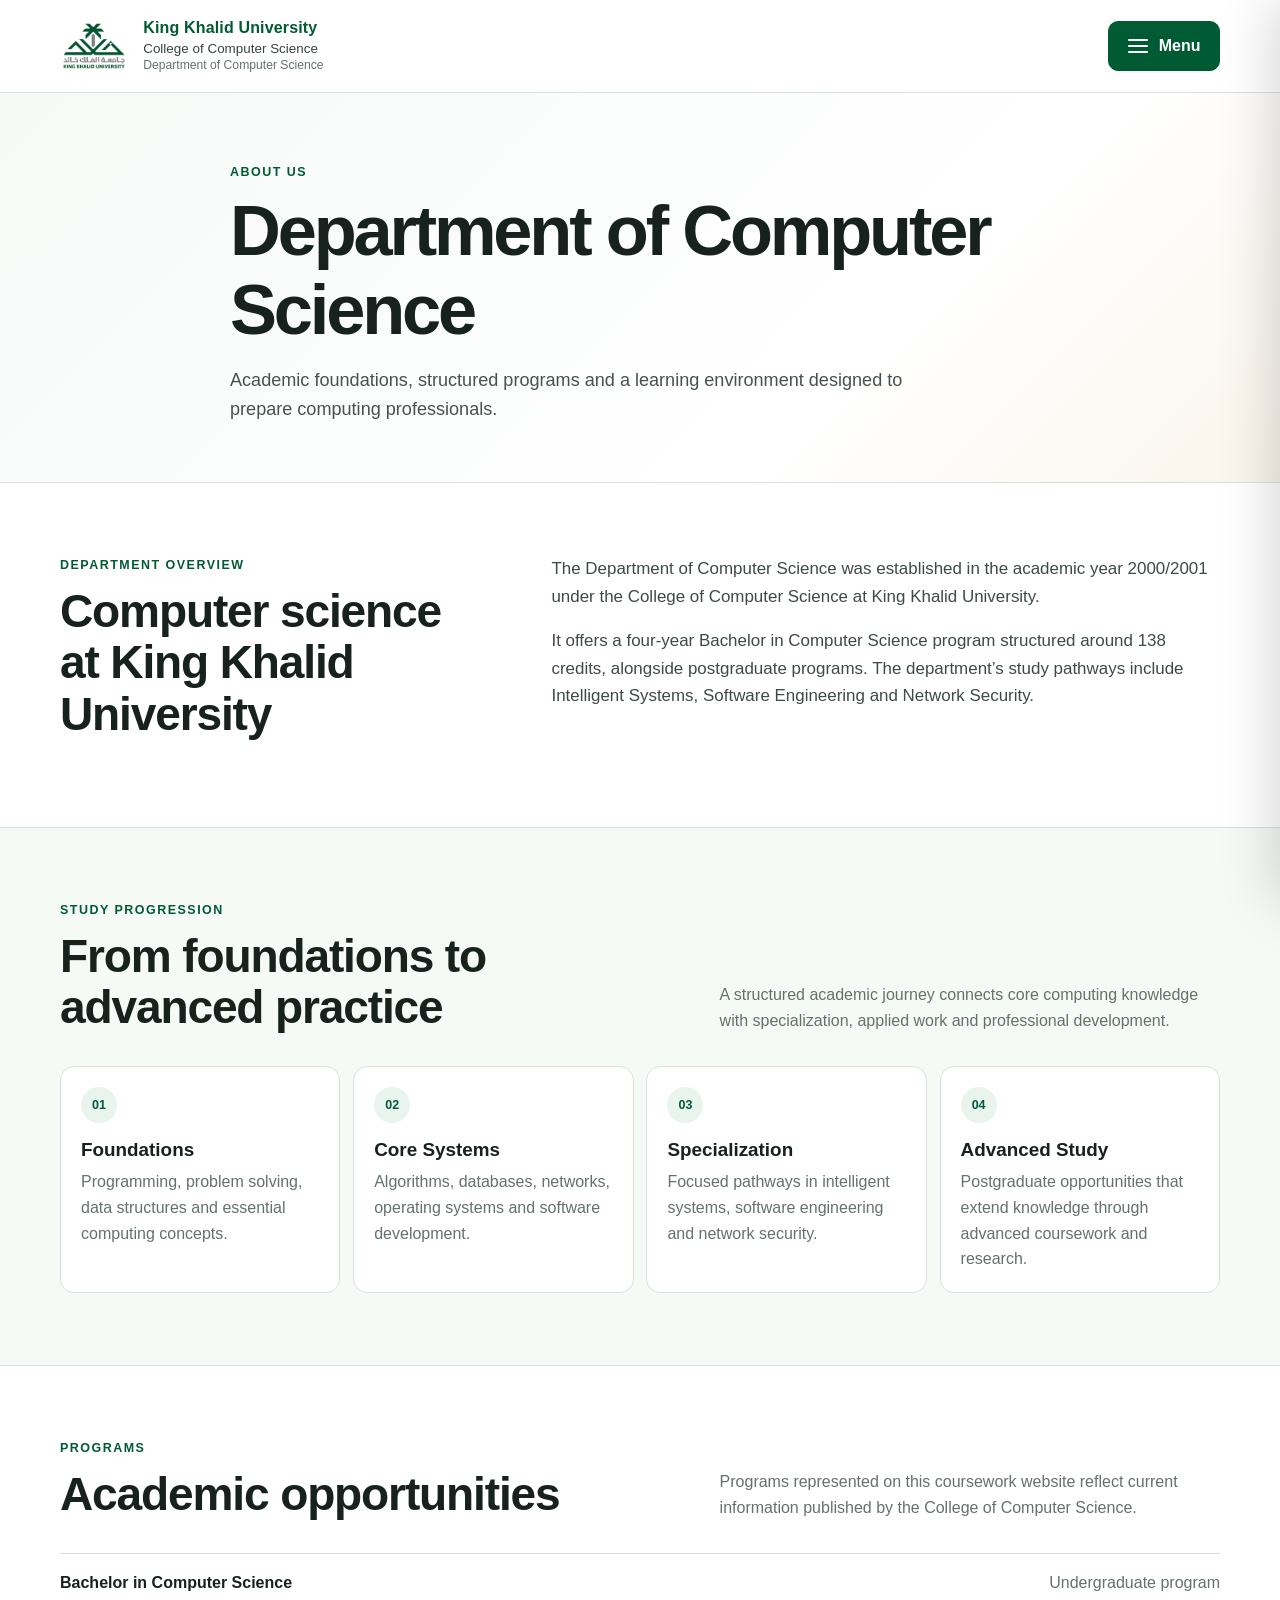
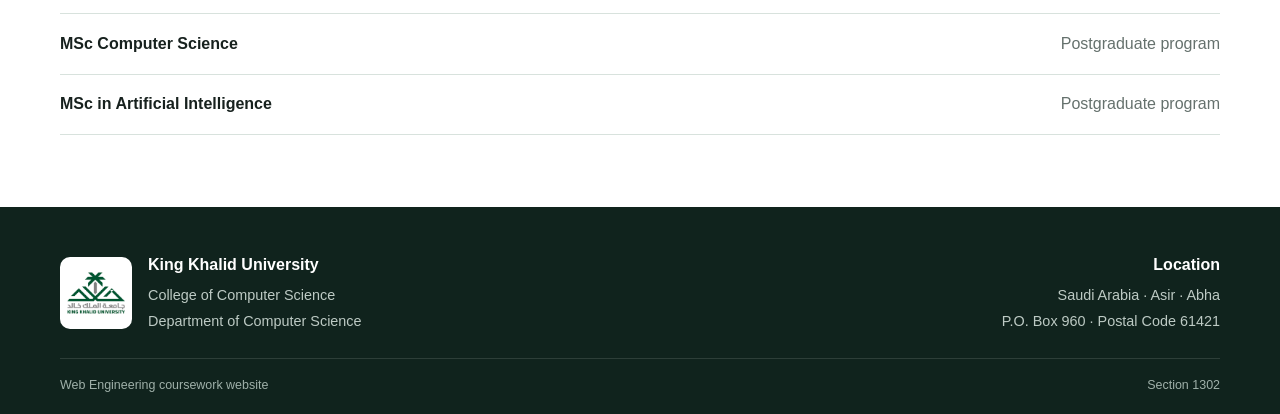
==== commit 436377a5: "Add files via upload" ====
--- a/about.html
+++ b/about.html
@@ -10,17 +10,71 @@
   <link rel="stylesheet" href="styles.css">
 </head>
 <body>
-<a class="skip-link" href="#main" data-i18n="skip">Skip to main content</a>
-<header class="site-header"><div class="container header-row"><a class="brand" href="index.html"><img src="kku-logo.png" alt="King Khalid University logo"><span class="brand-copy"><strong data-i18n="university">King Khalid University</strong><span data-i18n="college">College of Computer Science</span><small data-i18n="department">Department of Computer Science</small></span></a><button class="menu-button" type="button" aria-expanded="false" aria-controls="site-menu"><span class="menu-icon" aria-hidden="true"><i></i><i></i><i></i></span><span data-i18n="menu">Menu</span></button></div></header>
+<a class="skip-link" href="#main">Skip to main content</a>
+<header class="site-header">
+  <div class="container header-row">
+    <a class="brand" href="index.html" aria-label="King Khalid University - Department of Computer Science home">
+      <img src="kku-logo.png" alt="King Khalid University logo">
+      <span class="brand-copy"><strong>King Khalid University</strong><span>College of Computer Science</span><small>Department of Computer Science</small></span>
+    </a>
+    <button class="menu-button" type="button" aria-expanded="false" aria-controls="site-menu"><span class="menu-icon" aria-hidden="true"><i></i><i></i><i></i></span><span>Menu</span></button>
+  </div>
+</header>
 <div class="menu-overlay" data-menu-overlay hidden></div>
-<nav class="menu-panel" id="site-menu" aria-label="Main navigation" aria-hidden="true"><div class="menu-panel-head"><span data-i18n="navigation">Navigation</span><button class="menu-close" type="button" aria-label="Close menu">×</button></div><ul class="menu-list"><li><a data-nav href="index.html"><span class="nav-no">01</span><span data-i18n="home">Home</span></a></li><li><a data-nav href="about.html"><span class="nav-no">02</span><span data-i18n="about">About Us</span></a></li><li><a data-nav href="contact.html"><span class="nav-no">03</span><span data-i18n="contact">Contact</span></a></li><li><a data-nav href="feedback.html"><span class="nav-no">04</span><span data-i18n="feedback">Feedback</span></a></li></ul><div class="menu-panel-foot"><span data-i18n="college">College of Computer Science</span><button class="language-toggle" type="button" data-language-toggle>العربية</button></div></nav>
+<nav class="menu-panel" id="site-menu" aria-label="Main navigation" aria-hidden="true">
+  <div class="menu-panel-head"><span>Navigation</span><button class="menu-close" type="button" aria-label="Close menu">×</button></div>
+  <ul class="menu-list"><li><a data-nav href="index.html"><span>01</span>Home</a></li><li><a data-nav href="about.html"><span>02</span>About Us</a></li><li><a data-nav href="contact.html"><span>03</span>Contact</a></li><li><a data-nav href="feedback.html"><span>04</span>Feedback</a></li></ul>
+  <div class="menu-panel-foot">College of Computer Science</div>
+</nav>
 <main id="main">
-  <section class="page-hero"><div class="container narrow"><p class="kicker" data-i18n="aboutKicker">About Us</p><h1 data-i18n="aboutTitle">Department of Computer Science</h1><p class="lead" data-i18n="aboutLead">Academic foundations, structured programs and a learning environment designed to prepare computing professionals.</p></div></section>
-  <section class="section white"><div class="container two-column"><div><p class="kicker" data-i18n="overviewKicker">Department overview</p><h2 data-i18n="overviewTitle">Computer science at King Khalid University</h2></div><div class="prose"><p data-i18n="overviewP1">The Department of Computer Science was established in the academic year 2000/2001 under the College of Computer Science at King Khalid University.</p><p data-i18n="overviewP2">It offers a four-year Bachelor in Computer Science program structured around 138 credits, alongside postgraduate programs. The Bachelor program includes tracks in Artificial Intelligence, Software Engineering and Cybersecurity.</p></div></div></section>
-  <section class="section soft"><div class="container"><div class="section-title-row"><div><p class="kicker" data-i18n="progressionKicker">Study progression</p><h2 data-i18n="progressionTitle">From foundations to advanced practice</h2></div><p data-i18n="progressionIntro">A structured academic journey connects core computing knowledge with specialization, applied work and professional development.</p></div><div class="journey-grid"><article><span>01</span><h3 data-i18n="foundationTitle">Foundations</h3><p data-i18n="foundationText">Programming, problem solving, data structures and essential computing concepts.</p></article><article><span>02</span><h3 data-i18n="systemsTitle">Core Systems</h3><p data-i18n="systemsText">Algorithms, databases, networks, operating systems and software development.</p></article><article><span>03</span><h3 data-i18n="specializationTitle">Specialization</h3><p data-i18n="specializationText">Focused pathways in artificial intelligence, software engineering and cybersecurity.</p></article><article><span>04</span><h3 data-i18n="advancedTitle">Advanced Study</h3><p data-i18n="advancedText">Postgraduate opportunities that extend knowledge through advanced coursework and research.</p></article></div></div></section>
-  <section class="section white"><div class="container"><div class="section-title-row"><div><p class="kicker" data-i18n="opportunitiesKicker">Programs</p><h2 data-i18n="opportunitiesTitle">Academic opportunities</h2></div><p data-i18n="opportunitiesIntro">The College publishes undergraduate and postgraduate programs associated with the Department of Computer Science.</p></div><div class="simple-list"><div><strong data-i18n="bachelorTitle">Bachelor in Computer Science</strong><span data-i18n="undergradProgram">Undergraduate program</span></div><div><strong data-i18n="mscTitle">MSc Computer Science</strong><span data-i18n="postgradProgram">Postgraduate program</span></div><div><strong data-i18n="aiTitle">MSc in Artificial Intelligence</strong><span data-i18n="postgradProgram">Postgraduate program</span></div></div></div></section>
+  <section class="page-hero">
+    <div class="container narrow">
+      <p class="kicker">About Us</p>
+      <h1>Department of Computer Science</h1>
+      <p class="lead">Academic foundations, structured programs and a learning environment designed to prepare computing professionals.</p>
+    </div>
+  </section>
+
+  <section class="section white">
+    <div class="container two-column">
+      <div>
+        <p class="kicker">Department overview</p>
+        <h2>Computer science at King Khalid University</h2>
+      </div>
+      <div class="prose">
+        <p>The Department of Computer Science was established in the academic year 2000/2001 under the College of Computer Science at King Khalid University.</p>
+        <p>It offers a four-year Bachelor in Computer Science program structured around 138 credits, alongside postgraduate programs. The department’s study pathways include Intelligent Systems, Software Engineering and Network Security.</p>
+      </div>
+    </div>
+  </section>
+
+  <section class="section soft">
+    <div class="container">
+      <div class="section-title-row"><div><p class="kicker">Study progression</p><h2>From foundations to advanced practice</h2></div><p>A structured academic journey connects core computing knowledge with specialization, applied work and professional development.</p></div>
+      <div class="journey-grid">
+        <article><span>01</span><h3>Foundations</h3><p>Programming, problem solving, data structures and essential computing concepts.</p></article>
+        <article><span>02</span><h3>Core Systems</h3><p>Algorithms, databases, networks, operating systems and software development.</p></article>
+        <article><span>03</span><h3>Specialization</h3><p>Focused pathways in intelligent systems, software engineering and network security.</p></article>
+        <article><span>04</span><h3>Advanced Study</h3><p>Postgraduate opportunities that extend knowledge through advanced coursework and research.</p></article>
+      </div>
+    </div>
+  </section>
+
+  <section class="section white">
+    <div class="container">
+      <div class="section-title-row"><div><p class="kicker">Programs</p><h2>Academic opportunities</h2></div><p>Programs represented on this coursework website reflect current information published by the College of Computer Science.</p></div>
+      <div class="simple-list">
+        <div><strong>Bachelor in Computer Science</strong><span>Undergraduate program</span></div>
+        <div><strong>MSc Computer Science</strong><span>Postgraduate program</span></div>
+        <div><strong>MSc in Artificial Intelligence</strong><span>Postgraduate program</span></div>
+      </div>
+    </div>
+  </section>
 </main>
-<footer class="site-footer"><div class="container footer-grid"><div><img src="kku-logo.png" alt="" class="footer-logo"><div><strong data-i18n="university">King Khalid University</strong><span><span data-i18n="college">College of Computer Science</span><br><span data-i18n="department">Department of Computer Science</span></span></div></div><div class="footer-address"><strong data-i18n="location">Location</strong><span data-i18n="locationText">Saudi Arabia · Asir · Abha<br>P.O. Box 960 · Postal Code 61421</span></div></div><div class="container footer-bottom" data-i18n="footerLine">Department of Computer Science · College of Computer Science</div></footer>
+<footer class="site-footer">
+  <div class="container footer-grid"><div><img src="kku-logo.png" alt="" class="footer-logo"><div><strong>King Khalid University</strong><span>College of Computer Science<br>Department of Computer Science</span></div></div><div class="footer-address"><strong>Location</strong><span>Saudi Arabia · Asir · Abha<br>P.O. Box 960 · Postal Code 61421</span></div></div>
+  <div class="container footer-bottom"><span>Web Engineering coursework website</span><span>Section 1302</span></div>
+</footer>
 <script src="script.js"></script>
 </body>
 </html>
--- a/styles.css
+++ b/styles.css
@@ -13,14 +13,14 @@
 }
 *{box-sizing:border-box}
 html{scroll-behavior:smooth}
-body{margin:0;font-family:Arial,"Tahoma",sans-serif;color:var(--ink);background:#f8faf9;line-height:1.62}
+body{margin:0;font-family:Arial,Helvetica,sans-serif;color:var(--ink);background:#f8faf9;line-height:1.62}
 body.menu-open{overflow:hidden}
 a{color:inherit}
 img{max-width:100%;height:auto}
 button,input,select,textarea{font:inherit}
 button{cursor:pointer}
 .container{width:min(1160px,calc(100% - 2rem));margin-inline:auto}
-.container.narrow{max-width:820px;width:min(820px,calc(100% - 2rem))}
+.narrow{width:min(820px,100%)}
 .skip-link{position:fixed;left:-999px;top:1rem;z-index:1000;background:#111;color:#fff;padding:.7rem 1rem;border-radius:8px}
 .skip-link:focus{left:1rem}
 .site-header{position:sticky;top:0;z-index:80;background:rgba(255,255,255,.97);border-bottom:1px solid var(--line);backdrop-filter:blur(12px)}
@@ -31,7 +31,7 @@
 .brand-copy strong{font-size:1rem;color:var(--green);letter-spacing:.01em}
 .brand-copy span{font-size:.84rem;color:#38443f;margin-top:.17rem}
 .brand-copy small{font-size:.76rem;color:var(--muted);margin-top:.14rem}
-.menu-button{border:1px solid var(--green);background:var(--green);color:#fff;border-radius:10px;padding:.72rem .95rem;display:flex;align-items:center;gap:.7rem;font-weight:700;min-width:106px;justify-content:center;flex:0 0 auto}
+.menu-button{border:1px solid var(--green);background:var(--green);color:#fff;border-radius:10px;padding:.72rem .95rem;display:flex;align-items:center;gap:.7rem;font-weight:700;min-width:106px;justify-content:center;flex:0 0 auto;width:112px}
 .menu-button:hover,.menu-button:focus-visible{background:var(--green-dark);outline:3px solid rgba(0,91,53,.15);outline-offset:2px}
 .menu-icon{width:20px;display:grid;gap:4px}
 .menu-icon i{height:2px;background:currentColor;border-radius:2px;display:block}
@@ -43,11 +43,9 @@
 .menu-close:hover,.menu-close:focus-visible{background:var(--green-soft);outline:2px solid rgba(0,91,53,.18)}
 .menu-list{list-style:none;margin:1.2rem 0;padding:0;display:grid;gap:.35rem}
 .menu-list a{display:flex;align-items:center;gap:1rem;text-decoration:none;padding:1rem .8rem;border-radius:12px;font-size:1.08rem;font-weight:700}
-.menu-list a .nav-no{font-size:.72rem;color:#93a19b;width:28px;flex:none}
+.menu-list a span{font-size:.72rem;color:#93a19b;width:28px}
 .menu-list a:hover,.menu-list a:focus-visible,.menu-list a[aria-current="page"]{background:var(--green-soft);color:var(--green);outline:none}
-.menu-panel-foot{margin-top:auto;border-top:1px solid var(--line);padding:1rem .2rem .2rem;display:flex;align-items:center;justify-content:space-between;gap:1rem;color:var(--muted);font-size:.86rem}
-.language-toggle{border:1px solid var(--green);background:#fff;color:var(--green);padding:.52rem .75rem;border-radius:9px;font-weight:800}
-.language-toggle:hover,.language-toggle:focus-visible{background:var(--green-soft);outline:2px solid rgba(0,91,53,.12)}
+.menu-panel-foot{margin-top:auto;border-top:1px solid var(--line);padding:1rem .2rem .2rem;color:var(--muted);font-size:.86rem}
 .hero{background:linear-gradient(135deg,#f4f9f6 0%,#fff 56%,#f7f2e8 100%);border-bottom:1px solid var(--line)}
 .formal-hero{padding:5.5rem 0 4.8rem;position:relative;overflow:hidden}
 .formal-hero:after{content:"";position:absolute;width:420px;height:420px;border:90px solid rgba(0,91,53,.035);border-radius:50%;right:-160px;top:-140px}
@@ -112,9 +110,13 @@
 address{font-style:normal;font-size:1.04rem;color:#3f4c47;line-height:1.85}
 .contact-note{display:grid;grid-template-columns:1fr 1.2fr;gap:4rem;align-items:start}
 .contact-note>p{margin:0;color:var(--muted)}
-.feedback-intro{max-width:760px;margin-bottom:1.6rem}
-.feedback-intro p{color:var(--muted);margin-bottom:0}
-.feedback-form{max-width:820px;background:#fff;border:1px solid var(--line);border-radius:var(--radius);padding:1.6rem;box-shadow:var(--shadow)}
+.feedback-layout{display:grid;grid-template-columns:.72fr 1.28fr;gap:2rem;align-items:start}
+.test-tasks{background:var(--green);color:#fff;border-radius:var(--radius);padding:1.6rem;position:sticky;top:120px}
+.test-tasks .kicker{color:#cfe5d9}
+.test-tasks ol{padding:0;margin:1.2rem 0 0;list-style:none;display:grid;gap:1rem}
+.test-tasks li{display:grid;gap:.25rem;padding-top:1rem;border-top:1px solid rgba(255,255,255,.18)}
+.test-tasks li span{font-size:.9rem;color:#d9e5df}
+.feedback-form{background:#fff;border:1px solid var(--line);border-radius:var(--radius);padding:1.6rem;box-shadow:var(--shadow)}
 .field{display:grid;gap:.4rem;margin-bottom:1rem}
 label{font-size:.9rem;font-weight:800;color:#2e3c37}
 input,select,textarea{width:100%;border:1px solid #b9c8c0;border-radius:9px;padding:.78rem .82rem;background:#fff;color:var(--ink)}
@@ -123,6 +125,7 @@
 .rating-table{display:grid;margin:1.2rem 0;border-top:1px solid var(--line)}
 .rating-row{display:grid;grid-template-columns:1fr 140px;gap:1rem;align-items:center;border-bottom:1px solid var(--line);padding:.78rem 0}
 .full-width{width:100%}
+.privacy-note{font-size:.82rem;color:var(--muted);margin:.8rem 0 0}
 .feedback-status{margin-top:1rem;background:var(--green-pale);border:1px solid #cfe0d7;border-radius:12px;padding:1rem}
 .feedback-status p{white-space:pre-line;color:#3f4d47;font-size:.9rem}
 .share-actions{display:flex;gap:.7rem;flex-wrap:wrap;margin-top:.9rem}
@@ -133,22 +136,15 @@
 .footer-grid strong{display:block;color:#fff;margin-bottom:.25rem}
 .footer-grid span{font-size:.9rem;color:#bdcac4}
 .footer-address{justify-self:end;text-align:right}
-.footer-bottom{border-top:1px solid rgba(255,255,255,.12);margin-top:1.5rem;padding-top:1rem;font-size:.78rem;color:#9fb0a9}
-html[dir="rtl"] body{text-align:right}
-html[dir="rtl"] .menu-panel{right:auto;left:0;transform:translateX(-105%);box-shadow:24px 0 55px rgba(0,0,0,.18)}
-html[dir="rtl"] .menu-panel.open{transform:translateX(0)}
-html[dir="rtl"] .formal-hero:after{right:auto;left:-160px}
-html[dir="rtl"] .footer-address{justify-self:start;text-align:left}
-html[dir="rtl"] .menu-list a{direction:rtl}
-html[dir="rtl"] .kicker{letter-spacing:0;text-transform:none}
+.footer-bottom{display:flex;justify-content:space-between;gap:1rem;border-top:1px solid rgba(255,255,255,.12);margin-top:1.5rem;padding-top:1rem;font-size:.78rem;color:#9fb0a9}
 @media(max-width:900px){
-  .hero-grid,.section-title-row,.split-info,.two-column,.contact-note{grid-template-columns:1fr;gap:2rem}
+  .hero-grid,.section-title-row,.split-info,.two-column,.contact-note,.feedback-layout{grid-template-columns:1fr;gap:2rem}
   .program-grid{grid-template-columns:1fr}
   .journey-grid{grid-template-columns:1fr 1fr}
   .fact-card{max-width:560px}
+  .test-tasks{position:static}
 }
 @media(max-width:650px){
-  .container,.container.narrow{width:min(100% - 1.5rem,1160px)}
   .header-row{height:82px}
   .brand img{width:56px;height:56px}
   .brand-copy span{display:none}
@@ -156,8 +152,7 @@
   .brand-copy small{font-size:.72rem}
   .menu-button{min-width:auto;padding:.68rem .78rem}
   .formal-hero{padding:4rem 0 3.5rem}
-  h1{font-size:clamp(2.3rem,11vw,3.7rem);letter-spacing:-.035em}
-  .page-hero h1{font-size:clamp(2.2rem,10vw,3.5rem)}
+  h1{font-size:clamp(2.55rem,12vw,4.1rem)}
   .section{padding:3.5rem 0}
   .journey-grid{grid-template-columns:1fr}
   .call-to-action{align-items:flex-start;flex-direction:column}
@@ -166,5 +161,6 @@
   .simple-list div{flex-direction:column;gap:.2rem}
   .footer-grid{grid-template-columns:1fr}
   .footer-address{justify-self:start;text-align:left}
+  .footer-bottom{flex-direction:column;gap:.25rem}
 }
 @media(prefers-reduced-motion:reduce){*{scroll-behavior:auto!important;transition:none!important}}
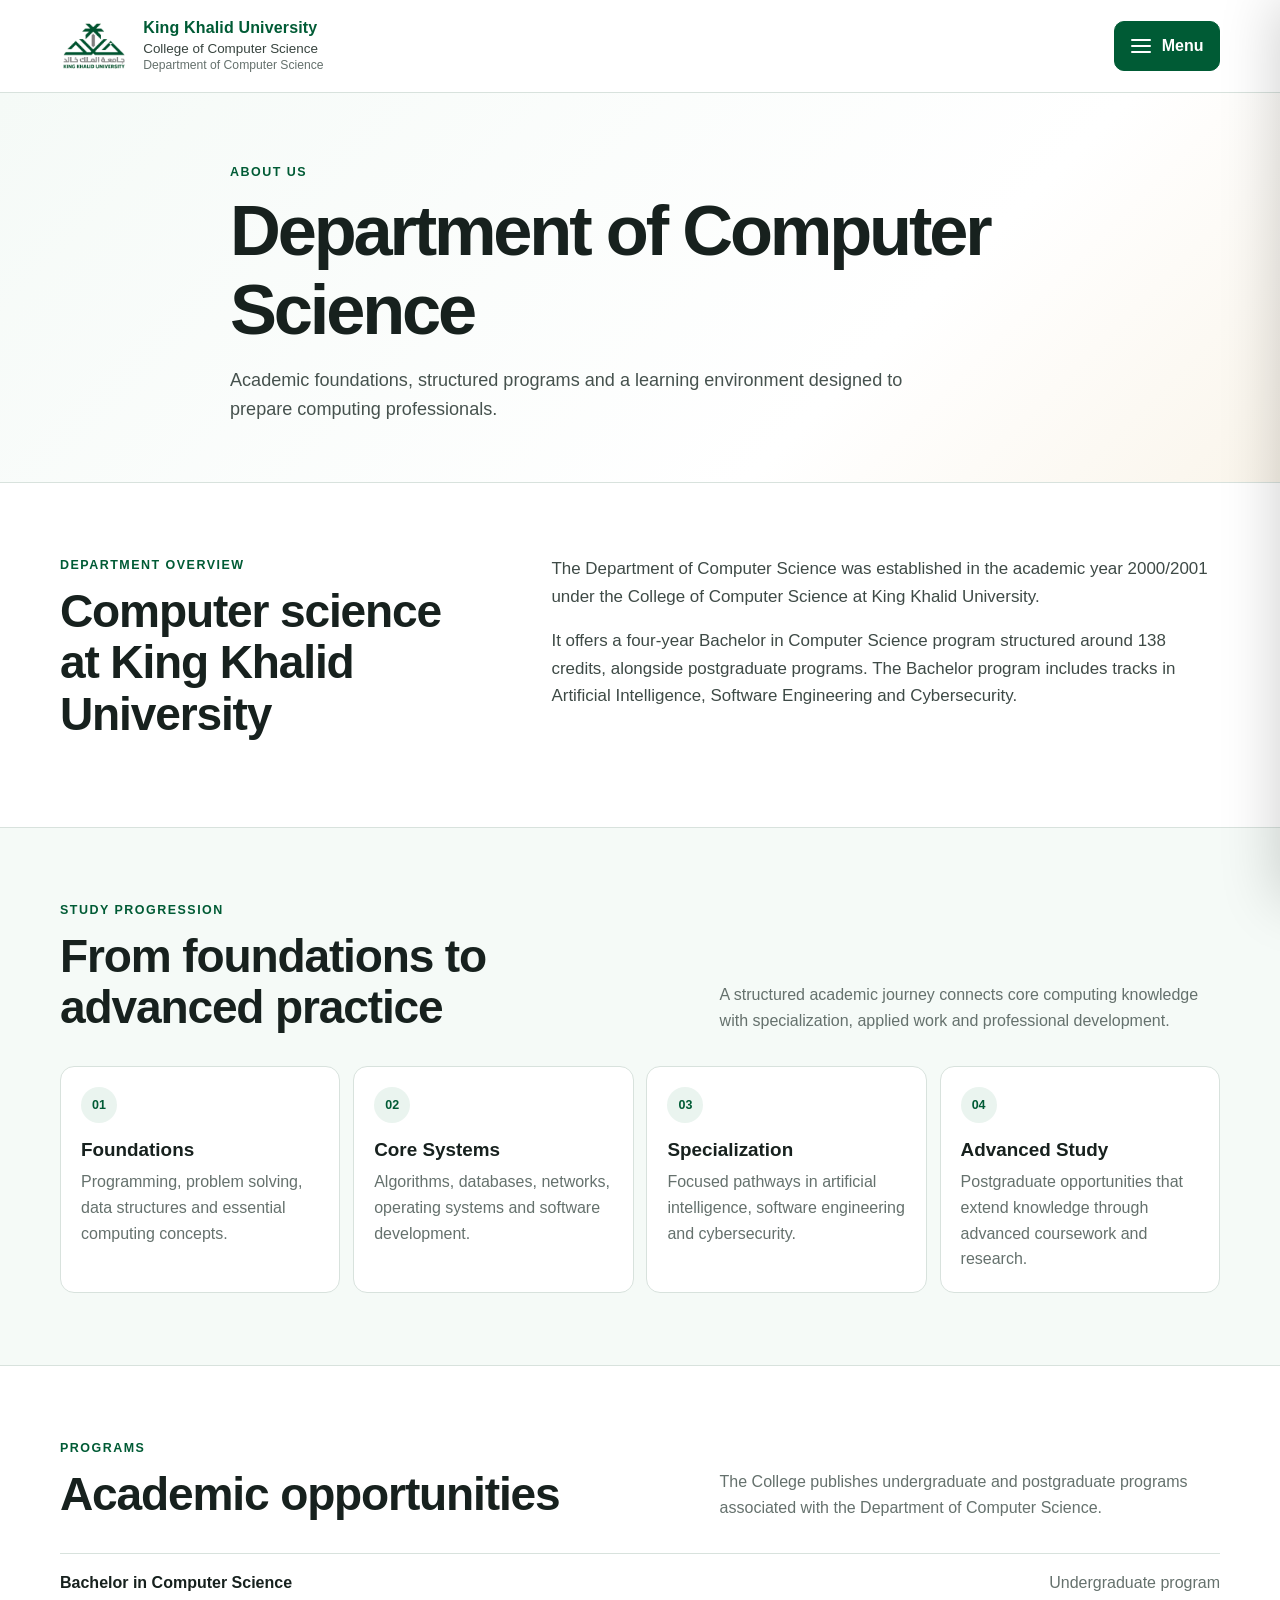
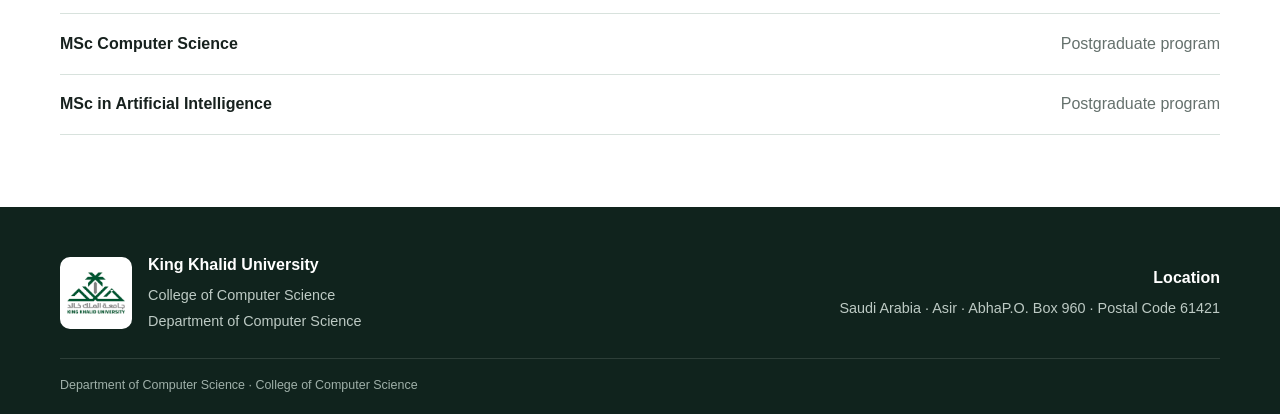
==== commit eb315b9b: "Add files via upload" ====
--- a/about.html
+++ b/about.html
@@ -10,71 +10,17 @@
   <link rel="stylesheet" href="styles.css">
 </head>
 <body>
-<a class="skip-link" href="#main">Skip to main content</a>
-<header class="site-header">
-  <div class="container header-row">
-    <a class="brand" href="index.html" aria-label="King Khalid University - Department of Computer Science home">
-      <img src="kku-logo.png" alt="King Khalid University logo">
-      <span class="brand-copy"><strong>King Khalid University</strong><span>College of Computer Science</span><small>Department of Computer Science</small></span>
-    </a>
-    <button class="menu-button" type="button" aria-expanded="false" aria-controls="site-menu"><span class="menu-icon" aria-hidden="true"><i></i><i></i><i></i></span><span>Menu</span></button>
-  </div>
-</header>
+<a class="skip-link" href="#main" data-i18n="skip">Skip to main content</a>
+<header class="site-header"><div class="container header-row"><a class="brand" href="index.html"><img src="kku-logo.png" alt="King Khalid University logo"><span class="brand-copy"><strong data-i18n="university">King Khalid University</strong><span data-i18n="college">College of Computer Science</span><small data-i18n="department">Department of Computer Science</small></span></a><button class="menu-button" type="button" aria-expanded="false" aria-controls="site-menu"><span class="menu-icon" aria-hidden="true"><i></i><i></i><i></i></span><span data-i18n="menu">Menu</span></button></div></header>
 <div class="menu-overlay" data-menu-overlay hidden></div>
-<nav class="menu-panel" id="site-menu" aria-label="Main navigation" aria-hidden="true">
-  <div class="menu-panel-head"><span>Navigation</span><button class="menu-close" type="button" aria-label="Close menu">×</button></div>
-  <ul class="menu-list"><li><a data-nav href="index.html"><span>01</span>Home</a></li><li><a data-nav href="about.html"><span>02</span>About Us</a></li><li><a data-nav href="contact.html"><span>03</span>Contact</a></li><li><a data-nav href="feedback.html"><span>04</span>Feedback</a></li></ul>
-  <div class="menu-panel-foot">College of Computer Science</div>
-</nav>
+<nav class="menu-panel" id="site-menu" aria-label="Main navigation" aria-hidden="true"><div class="menu-panel-head"><span data-i18n="navigation">Navigation</span><button class="menu-close" type="button" aria-label="Close menu">×</button></div><ul class="menu-list"><li><a data-nav href="index.html"><span class="nav-no">01</span><span data-i18n="home">Home</span></a></li><li><a data-nav href="about.html"><span class="nav-no">02</span><span data-i18n="about">About Us</span></a></li><li><a data-nav href="contact.html"><span class="nav-no">03</span><span data-i18n="contact">Contact</span></a></li><li><a data-nav href="feedback.html"><span class="nav-no">04</span><span data-i18n="feedback">Feedback</span></a></li></ul><div class="menu-panel-foot"><span data-i18n="college">College of Computer Science</span><button class="language-toggle" type="button" data-language-toggle>العربية</button></div></nav>
 <main id="main">
-  <section class="page-hero">
-    <div class="container narrow">
-      <p class="kicker">About Us</p>
-      <h1>Department of Computer Science</h1>
-      <p class="lead">Academic foundations, structured programs and a learning environment designed to prepare computing professionals.</p>
-    </div>
-  </section>
-
-  <section class="section white">
-    <div class="container two-column">
-      <div>
-        <p class="kicker">Department overview</p>
-        <h2>Computer science at King Khalid University</h2>
-      </div>
-      <div class="prose">
-        <p>The Department of Computer Science was established in the academic year 2000/2001 under the College of Computer Science at King Khalid University.</p>
-        <p>It offers a four-year Bachelor in Computer Science program structured around 138 credits, alongside postgraduate programs. The department’s study pathways include Intelligent Systems, Software Engineering and Network Security.</p>
-      </div>
-    </div>
-  </section>
-
-  <section class="section soft">
-    <div class="container">
-      <div class="section-title-row"><div><p class="kicker">Study progression</p><h2>From foundations to advanced practice</h2></div><p>A structured academic journey connects core computing knowledge with specialization, applied work and professional development.</p></div>
-      <div class="journey-grid">
-        <article><span>01</span><h3>Foundations</h3><p>Programming, problem solving, data structures and essential computing concepts.</p></article>
-        <article><span>02</span><h3>Core Systems</h3><p>Algorithms, databases, networks, operating systems and software development.</p></article>
-        <article><span>03</span><h3>Specialization</h3><p>Focused pathways in intelligent systems, software engineering and network security.</p></article>
-        <article><span>04</span><h3>Advanced Study</h3><p>Postgraduate opportunities that extend knowledge through advanced coursework and research.</p></article>
-      </div>
-    </div>
-  </section>
-
-  <section class="section white">
-    <div class="container">
-      <div class="section-title-row"><div><p class="kicker">Programs</p><h2>Academic opportunities</h2></div><p>Programs represented on this coursework website reflect current information published by the College of Computer Science.</p></div>
-      <div class="simple-list">
-        <div><strong>Bachelor in Computer Science</strong><span>Undergraduate program</span></div>
-        <div><strong>MSc Computer Science</strong><span>Postgraduate program</span></div>
-        <div><strong>MSc in Artificial Intelligence</strong><span>Postgraduate program</span></div>
-      </div>
-    </div>
-  </section>
+  <section class="page-hero"><div class="container narrow"><p class="kicker" data-i18n="aboutKicker">About Us</p><h1 data-i18n="aboutTitle">Department of Computer Science</h1><p class="lead" data-i18n="aboutLead">Academic foundations, structured programs and a learning environment designed to prepare computing professionals.</p></div></section>
+  <section class="section white"><div class="container two-column"><div><p class="kicker" data-i18n="overviewKicker">Department overview</p><h2 data-i18n="overviewTitle">Computer science at King Khalid University</h2></div><div class="prose"><p data-i18n="overviewP1">The Department of Computer Science was established in the academic year 2000/2001 under the College of Computer Science at King Khalid University.</p><p data-i18n="overviewP2">It offers a four-year Bachelor in Computer Science program structured around 138 credits, alongside postgraduate programs. The Bachelor program includes tracks in Artificial Intelligence, Software Engineering and Cybersecurity.</p></div></div></section>
+  <section class="section soft"><div class="container"><div class="section-title-row"><div><p class="kicker" data-i18n="progressionKicker">Study progression</p><h2 data-i18n="progressionTitle">From foundations to advanced practice</h2></div><p data-i18n="progressionIntro">A structured academic journey connects core computing knowledge with specialization, applied work and professional development.</p></div><div class="journey-grid"><article><span>01</span><h3 data-i18n="foundationTitle">Foundations</h3><p data-i18n="foundationText">Programming, problem solving, data structures and essential computing concepts.</p></article><article><span>02</span><h3 data-i18n="systemsTitle">Core Systems</h3><p data-i18n="systemsText">Algorithms, databases, networks, operating systems and software development.</p></article><article><span>03</span><h3 data-i18n="specializationTitle">Specialization</h3><p data-i18n="specializationText">Focused pathways in artificial intelligence, software engineering and cybersecurity.</p></article><article><span>04</span><h3 data-i18n="advancedTitle">Advanced Study</h3><p data-i18n="advancedText">Postgraduate opportunities that extend knowledge through advanced coursework and research.</p></article></div></div></section>
+  <section class="section white"><div class="container"><div class="section-title-row"><div><p class="kicker" data-i18n="opportunitiesKicker">Programs</p><h2 data-i18n="opportunitiesTitle">Academic opportunities</h2></div><p data-i18n="opportunitiesIntro">The College publishes undergraduate and postgraduate programs associated with the Department of Computer Science.</p></div><div class="simple-list"><div><strong data-i18n="bachelorTitle">Bachelor in Computer Science</strong><span data-i18n="undergradProgram">Undergraduate program</span></div><div><strong data-i18n="mscTitle">MSc Computer Science</strong><span data-i18n="postgradProgram">Postgraduate program</span></div><div><strong data-i18n="aiTitle">MSc in Artificial Intelligence</strong><span data-i18n="postgradProgram">Postgraduate program</span></div></div></div></section>
 </main>
-<footer class="site-footer">
-  <div class="container footer-grid"><div><img src="kku-logo.png" alt="" class="footer-logo"><div><strong>King Khalid University</strong><span>College of Computer Science<br>Department of Computer Science</span></div></div><div class="footer-address"><strong>Location</strong><span>Saudi Arabia · Asir · Abha<br>P.O. Box 960 · Postal Code 61421</span></div></div>
-  <div class="container footer-bottom"><span>Web Engineering coursework website</span><span>Section 1302</span></div>
-</footer>
+<footer class="site-footer"><div class="container footer-grid"><div><img src="kku-logo.png" alt="" class="footer-logo"><div><strong data-i18n="university">King Khalid University</strong><span><span data-i18n="college">College of Computer Science</span><br><span data-i18n="department">Department of Computer Science</span></span></div></div><div class="footer-address"><strong data-i18n="location">Location</strong><span data-i18n="locationText">Saudi Arabia · Asir · Abha<br>P.O. Box 960 · Postal Code 61421</span></div></div><div class="container footer-bottom" data-i18n="footerLine">Department of Computer Science · College of Computer Science</div></footer>
 <script src="script.js"></script>
 </body>
 </html>
--- a/styles.css
+++ b/styles.css
@@ -13,14 +13,14 @@
 }
 *{box-sizing:border-box}
 html{scroll-behavior:smooth}
-body{margin:0;font-family:Arial,Helvetica,sans-serif;color:var(--ink);background:#f8faf9;line-height:1.62}
+body{margin:0;font-family:Arial,"Tahoma",sans-serif;color:var(--ink);background:#f8faf9;line-height:1.62}
 body.menu-open{overflow:hidden}
 a{color:inherit}
 img{max-width:100%;height:auto}
 button,input,select,textarea{font:inherit}
 button{cursor:pointer}
 .container{width:min(1160px,calc(100% - 2rem));margin-inline:auto}
-.narrow{width:min(820px,100%)}
+.container.narrow{max-width:820px;width:min(820px,calc(100% - 2rem))}
 .skip-link{position:fixed;left:-999px;top:1rem;z-index:1000;background:#111;color:#fff;padding:.7rem 1rem;border-radius:8px}
 .skip-link:focus{left:1rem}
 .site-header{position:sticky;top:0;z-index:80;background:rgba(255,255,255,.97);border-bottom:1px solid var(--line);backdrop-filter:blur(12px)}
@@ -31,7 +31,7 @@
 .brand-copy strong{font-size:1rem;color:var(--green);letter-spacing:.01em}
 .brand-copy span{font-size:.84rem;color:#38443f;margin-top:.17rem}
 .brand-copy small{font-size:.76rem;color:var(--muted);margin-top:.14rem}
-.menu-button{border:1px solid var(--green);background:var(--green);color:#fff;border-radius:10px;padding:.72rem .95rem;display:flex;align-items:center;gap:.7rem;font-weight:700;min-width:106px;justify-content:center;flex:0 0 auto;width:112px}
+.menu-button{border:1px solid var(--green);background:var(--green);color:#fff;border-radius:10px;padding:.72rem .95rem;display:flex;align-items:center;gap:.7rem;font-weight:700;min-width:106px;justify-content:center;flex:0 0 auto}
 .menu-button:hover,.menu-button:focus-visible{background:var(--green-dark);outline:3px solid rgba(0,91,53,.15);outline-offset:2px}
 .menu-icon{width:20px;display:grid;gap:4px}
 .menu-icon i{height:2px;background:currentColor;border-radius:2px;display:block}
@@ -43,9 +43,11 @@
 .menu-close:hover,.menu-close:focus-visible{background:var(--green-soft);outline:2px solid rgba(0,91,53,.18)}
 .menu-list{list-style:none;margin:1.2rem 0;padding:0;display:grid;gap:.35rem}
 .menu-list a{display:flex;align-items:center;gap:1rem;text-decoration:none;padding:1rem .8rem;border-radius:12px;font-size:1.08rem;font-weight:700}
-.menu-list a span{font-size:.72rem;color:#93a19b;width:28px}
+.menu-list a .nav-no{font-size:.72rem;color:#93a19b;width:28px;flex:none}
 .menu-list a:hover,.menu-list a:focus-visible,.menu-list a[aria-current="page"]{background:var(--green-soft);color:var(--green);outline:none}
-.menu-panel-foot{margin-top:auto;border-top:1px solid var(--line);padding:1rem .2rem .2rem;color:var(--muted);font-size:.86rem}
+.menu-panel-foot{margin-top:auto;border-top:1px solid var(--line);padding:1rem .2rem .2rem;display:flex;align-items:center;justify-content:space-between;gap:1rem;color:var(--muted);font-size:.86rem}
+.language-toggle{border:1px solid var(--green);background:#fff;color:var(--green);padding:.52rem .75rem;border-radius:9px;font-weight:800}
+.language-toggle:hover,.language-toggle:focus-visible{background:var(--green-soft);outline:2px solid rgba(0,91,53,.12)}
 .hero{background:linear-gradient(135deg,#f4f9f6 0%,#fff 56%,#f7f2e8 100%);border-bottom:1px solid var(--line)}
 .formal-hero{padding:5.5rem 0 4.8rem;position:relative;overflow:hidden}
 .formal-hero:after{content:"";position:absolute;width:420px;height:420px;border:90px solid rgba(0,91,53,.035);border-radius:50%;right:-160px;top:-140px}
@@ -110,13 +112,9 @@
 address{font-style:normal;font-size:1.04rem;color:#3f4c47;line-height:1.85}
 .contact-note{display:grid;grid-template-columns:1fr 1.2fr;gap:4rem;align-items:start}
 .contact-note>p{margin:0;color:var(--muted)}
-.feedback-layout{display:grid;grid-template-columns:.72fr 1.28fr;gap:2rem;align-items:start}
-.test-tasks{background:var(--green);color:#fff;border-radius:var(--radius);padding:1.6rem;position:sticky;top:120px}
-.test-tasks .kicker{color:#cfe5d9}
-.test-tasks ol{padding:0;margin:1.2rem 0 0;list-style:none;display:grid;gap:1rem}
-.test-tasks li{display:grid;gap:.25rem;padding-top:1rem;border-top:1px solid rgba(255,255,255,.18)}
-.test-tasks li span{font-size:.9rem;color:#d9e5df}
-.feedback-form{background:#fff;border:1px solid var(--line);border-radius:var(--radius);padding:1.6rem;box-shadow:var(--shadow)}
+.feedback-intro{max-width:760px;margin-bottom:1.6rem}
+.feedback-intro p{color:var(--muted);margin-bottom:0}
+.feedback-form{max-width:820px;background:#fff;border:1px solid var(--line);border-radius:var(--radius);padding:1.6rem;box-shadow:var(--shadow)}
 .field{display:grid;gap:.4rem;margin-bottom:1rem}
 label{font-size:.9rem;font-weight:800;color:#2e3c37}
 input,select,textarea{width:100%;border:1px solid #b9c8c0;border-radius:9px;padding:.78rem .82rem;background:#fff;color:var(--ink)}
@@ -125,7 +123,6 @@
 .rating-table{display:grid;margin:1.2rem 0;border-top:1px solid var(--line)}
 .rating-row{display:grid;grid-template-columns:1fr 140px;gap:1rem;align-items:center;border-bottom:1px solid var(--line);padding:.78rem 0}
 .full-width{width:100%}
-.privacy-note{font-size:.82rem;color:var(--muted);margin:.8rem 0 0}
 .feedback-status{margin-top:1rem;background:var(--green-pale);border:1px solid #cfe0d7;border-radius:12px;padding:1rem}
 .feedback-status p{white-space:pre-line;color:#3f4d47;font-size:.9rem}
 .share-actions{display:flex;gap:.7rem;flex-wrap:wrap;margin-top:.9rem}
@@ -136,15 +133,22 @@
 .footer-grid strong{display:block;color:#fff;margin-bottom:.25rem}
 .footer-grid span{font-size:.9rem;color:#bdcac4}
 .footer-address{justify-self:end;text-align:right}
-.footer-bottom{display:flex;justify-content:space-between;gap:1rem;border-top:1px solid rgba(255,255,255,.12);margin-top:1.5rem;padding-top:1rem;font-size:.78rem;color:#9fb0a9}
+.footer-bottom{border-top:1px solid rgba(255,255,255,.12);margin-top:1.5rem;padding-top:1rem;font-size:.78rem;color:#9fb0a9}
+html[dir="rtl"] body{text-align:right}
+html[dir="rtl"] .menu-panel{right:auto;left:0;transform:translateX(-105%);box-shadow:24px 0 55px rgba(0,0,0,.18)}
+html[dir="rtl"] .menu-panel.open{transform:translateX(0)}
+html[dir="rtl"] .formal-hero:after{right:auto;left:-160px}
+html[dir="rtl"] .footer-address{justify-self:start;text-align:left}
+html[dir="rtl"] .menu-list a{direction:rtl}
+html[dir="rtl"] .kicker{letter-spacing:0;text-transform:none}
 @media(max-width:900px){
-  .hero-grid,.section-title-row,.split-info,.two-column,.contact-note,.feedback-layout{grid-template-columns:1fr;gap:2rem}
+  .hero-grid,.section-title-row,.split-info,.two-column,.contact-note{grid-template-columns:1fr;gap:2rem}
   .program-grid{grid-template-columns:1fr}
   .journey-grid{grid-template-columns:1fr 1fr}
   .fact-card{max-width:560px}
-  .test-tasks{position:static}
 }
 @media(max-width:650px){
+  .container,.container.narrow{width:min(100% - 1.5rem,1160px)}
   .header-row{height:82px}
   .brand img{width:56px;height:56px}
   .brand-copy span{display:none}
@@ -152,7 +156,8 @@
   .brand-copy small{font-size:.72rem}
   .menu-button{min-width:auto;padding:.68rem .78rem}
   .formal-hero{padding:4rem 0 3.5rem}
-  h1{font-size:clamp(2.55rem,12vw,4.1rem)}
+  h1{font-size:clamp(2.3rem,11vw,3.7rem);letter-spacing:-.035em}
+  .page-hero h1{font-size:clamp(2.2rem,10vw,3.5rem)}
   .section{padding:3.5rem 0}
   .journey-grid{grid-template-columns:1fr}
   .call-to-action{align-items:flex-start;flex-direction:column}
@@ -161,6 +166,5 @@
   .simple-list div{flex-direction:column;gap:.2rem}
   .footer-grid{grid-template-columns:1fr}
   .footer-address{justify-self:start;text-align:left}
-  .footer-bottom{flex-direction:column;gap:.25rem}
 }
 @media(prefers-reduced-motion:reduce){*{scroll-behavior:auto!important;transition:none!important}}
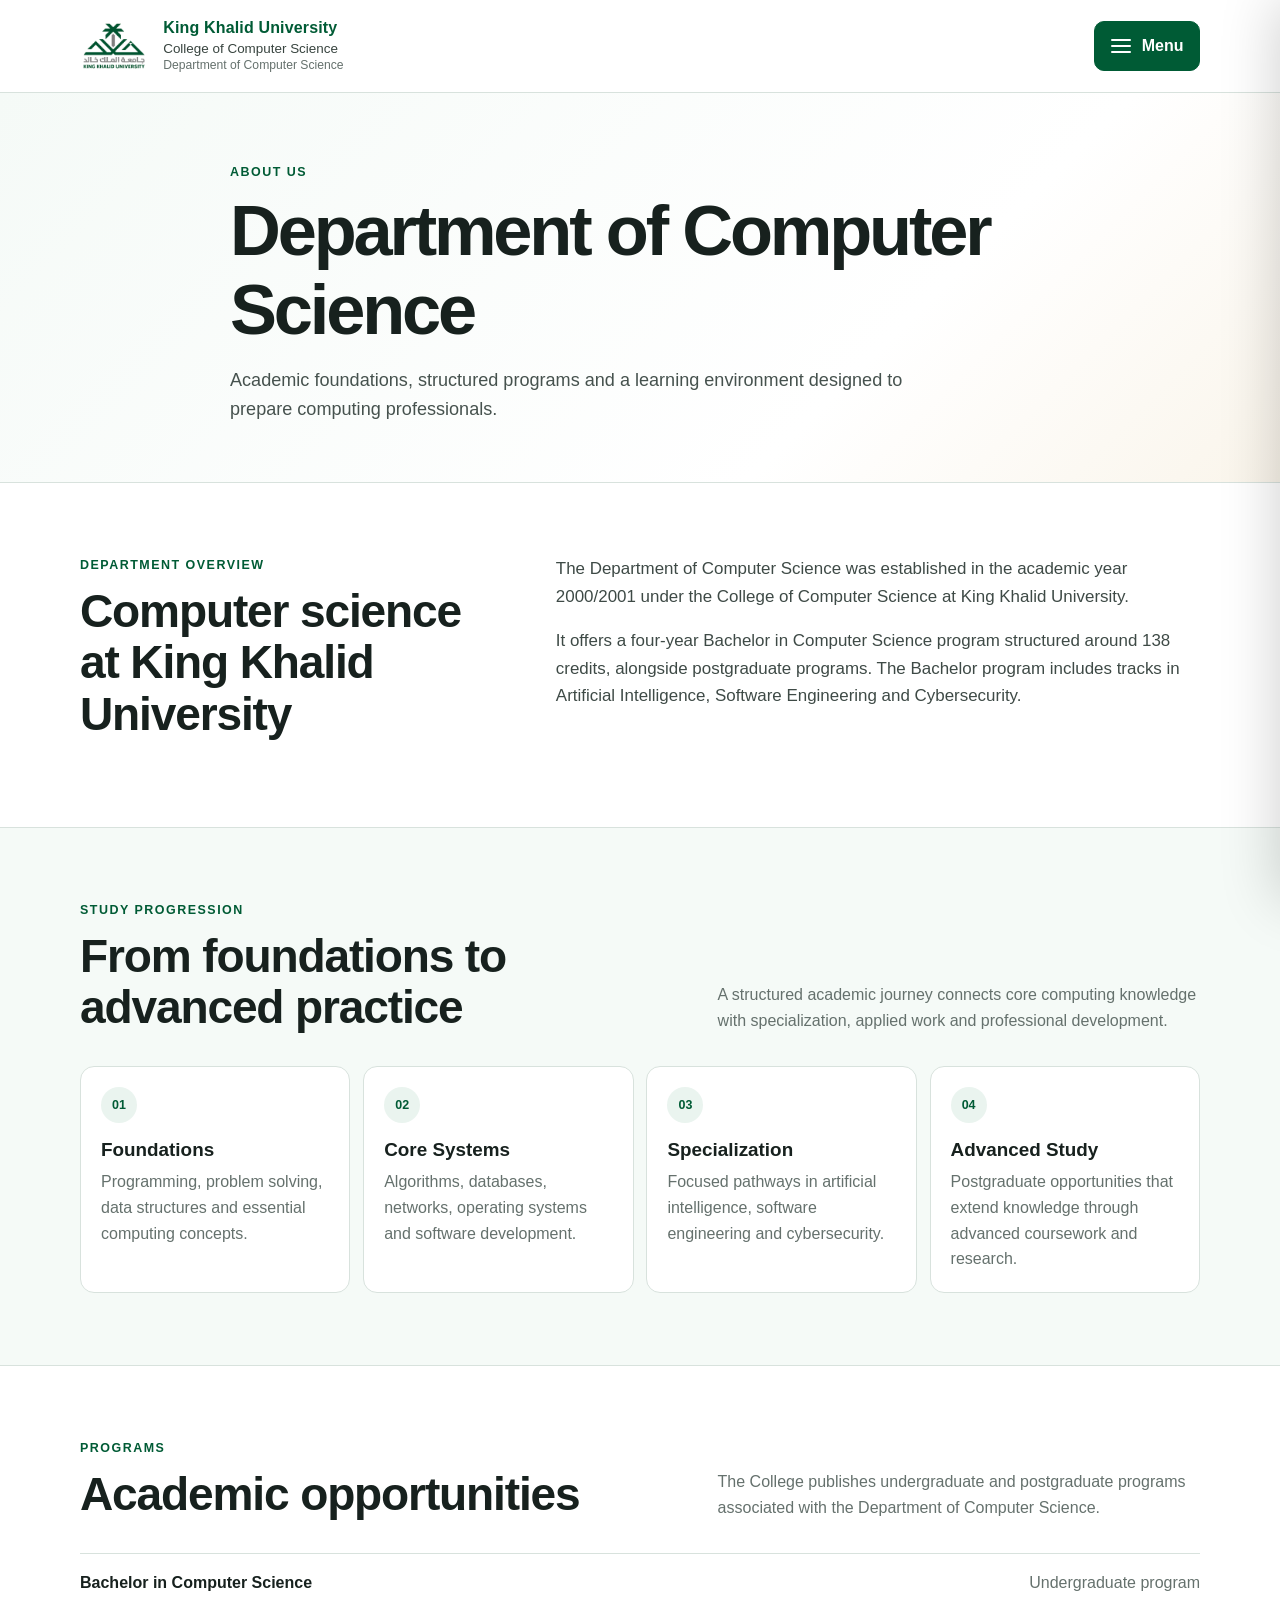
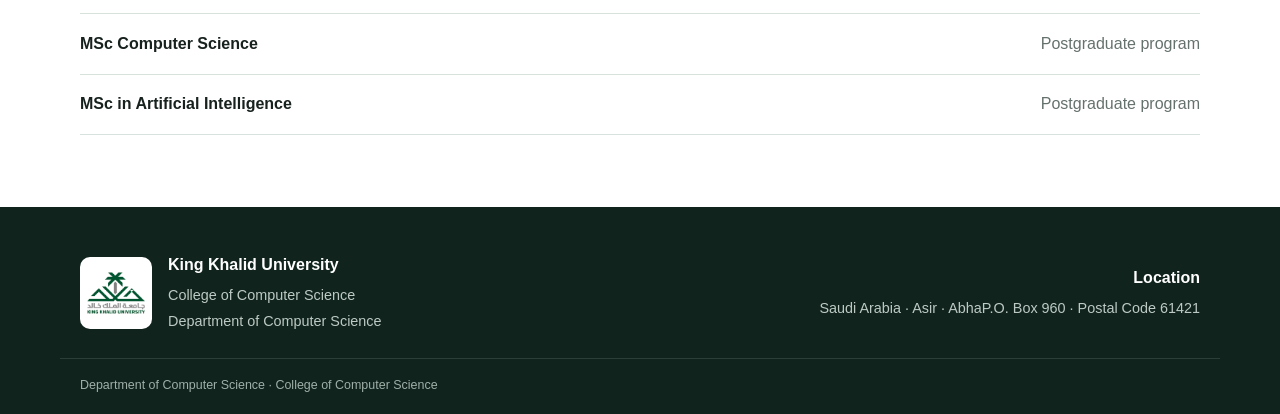
==== commit 9ca35c56: "Add files via upload" ====
--- a/about.html
+++ b/about.html
@@ -7,7 +7,7 @@
   <meta name="description" content="About the Department of Computer Science at King Khalid University.">
   <title>About Us | Department of Computer Science</title>
   <link rel="icon" href="kku-logo.png" type="image/png">
-  <link rel="stylesheet" href="styles.css">
+  <link rel="stylesheet" href="styles.css?v=20260920c">
 </head>
 <body>
 <a class="skip-link" href="#main" data-i18n="skip">Skip to main content</a>
@@ -21,6 +21,6 @@
   <section class="section white"><div class="container"><div class="section-title-row"><div><p class="kicker" data-i18n="opportunitiesKicker">Programs</p><h2 data-i18n="opportunitiesTitle">Academic opportunities</h2></div><p data-i18n="opportunitiesIntro">The College publishes undergraduate and postgraduate programs associated with the Department of Computer Science.</p></div><div class="simple-list"><div><strong data-i18n="bachelorTitle">Bachelor in Computer Science</strong><span data-i18n="undergradProgram">Undergraduate program</span></div><div><strong data-i18n="mscTitle">MSc Computer Science</strong><span data-i18n="postgradProgram">Postgraduate program</span></div><div><strong data-i18n="aiTitle">MSc in Artificial Intelligence</strong><span data-i18n="postgradProgram">Postgraduate program</span></div></div></div></section>
 </main>
 <footer class="site-footer"><div class="container footer-grid"><div><img src="kku-logo.png" alt="" class="footer-logo"><div><strong data-i18n="university">King Khalid University</strong><span><span data-i18n="college">College of Computer Science</span><br><span data-i18n="department">Department of Computer Science</span></span></div></div><div class="footer-address"><strong data-i18n="location">Location</strong><span data-i18n="locationText">Saudi Arabia · Asir · Abha<br>P.O. Box 960 · Postal Code 61421</span></div></div><div class="container footer-bottom" data-i18n="footerLine">Department of Computer Science · College of Computer Science</div></footer>
-<script src="script.js"></script>
+<script src="script.js?v=20260920c"></script>
 </body>
 </html>
--- a/styles.css
+++ b/styles.css
@@ -13,14 +13,14 @@
 }
 *{box-sizing:border-box}
 html{scroll-behavior:smooth}
-body{margin:0;font-family:Arial,"Tahoma",sans-serif;color:var(--ink);background:#f8faf9;line-height:1.62}
+body{margin:0;font-family:Arial,"Tahoma",sans-serif;color:var(--ink);background:#f8faf9;line-height:1.62;overflow-x:hidden}
 body.menu-open{overflow:hidden}
 a{color:inherit}
 img{max-width:100%;height:auto}
 button,input,select,textarea{font:inherit}
 button{cursor:pointer}
-.container{width:min(1160px,calc(100% - 2rem));margin-inline:auto}
-.container.narrow{max-width:820px;width:min(820px,calc(100% - 2rem))}
+.container{width:100%;max-width:1160px;margin-inline:auto;padding-inline:1.25rem}
+.container.narrow{max-width:860px}
 .skip-link{position:fixed;left:-999px;top:1rem;z-index:1000;background:#111;color:#fff;padding:.7rem 1rem;border-radius:8px}
 .skip-link:focus{left:1rem}
 .site-header{position:sticky;top:0;z-index:80;background:rgba(255,255,255,.97);border-bottom:1px solid var(--line);backdrop-filter:blur(12px)}
@@ -134,7 +134,7 @@
 .footer-grid span{font-size:.9rem;color:#bdcac4}
 .footer-address{justify-self:end;text-align:right}
 .footer-bottom{border-top:1px solid rgba(255,255,255,.12);margin-top:1.5rem;padding-top:1rem;font-size:.78rem;color:#9fb0a9}
-html[dir="rtl"] body{text-align:right}
+html[dir="rtl"] body{text-align:right;font-family:Tahoma,Arial,sans-serif}
 html[dir="rtl"] .menu-panel{right:auto;left:0;transform:translateX(-105%);box-shadow:24px 0 55px rgba(0,0,0,.18)}
 html[dir="rtl"] .menu-panel.open{transform:translateX(0)}
 html[dir="rtl"] .formal-hero:after{right:auto;left:-160px}
@@ -148,7 +148,7 @@
   .fact-card{max-width:560px}
 }
 @media(max-width:650px){
-  .container,.container.narrow{width:min(100% - 1.5rem,1160px)}
+  .container,.container.narrow{width:100%;padding-inline:1.25rem}
   .header-row{height:82px}
   .brand img{width:56px;height:56px}
   .brand-copy span{display:none}
@@ -168,3 +168,8 @@
   .footer-address{justify-self:start;text-align:left}
 }
 @media(prefers-reduced-motion:reduce){*{scroll-behavior:auto!important;transition:none!important}}
+
+@media(max-width:650px){
+  .page-hero .container.narrow{padding-inline:1.5rem}
+  .page-hero h1,.page-hero .lead,.page-hero .kicker{max-width:100%}
+}
